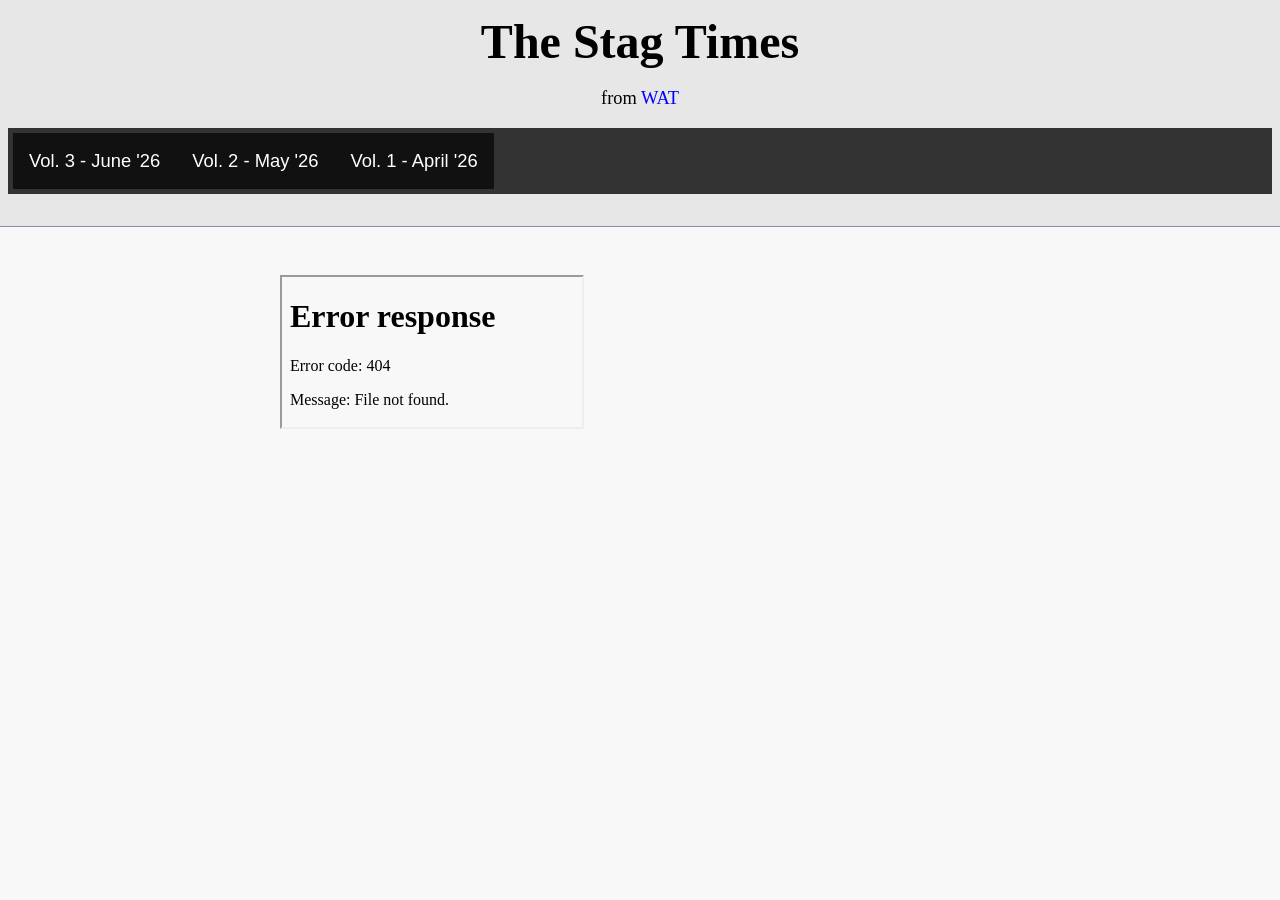
==== index.html @ af0d6511 "Update index.html" ====
<!DOCTYPE html>
<html>
<head>
    <meta charset="UTF-8">
    <meta name="viewport" content="width=device-width, initial-scale=1.0">
    <title>The Stag Times</title>
    <link rel="icon" type="image/x-icon" href="favicon.ico">
    <link rel="stylesheet" href="styles.css">
</head>

<body>
    <header>
        <h1>The Stag Times</h1>
        <p>from <span style="color:blue;">WAT</span></p>

        <ul>
            <li class="current" data-pdf="PDFS/2026-june.pdf">Vol. 3 - June '26</li>
            <li data-pdf="PDFS/2026-may.pdf">Vol. 2 - May '26</li>
            <li data-pdf="PDFS/2026-april.pdf">Vol. 1 - April '26</li>
        </ul>
    </header>

    <main>
        <div class="pdf-container">
            <iframe
                id="pdf-viewer"
                src="PDFS/2026-july.pdf#view=fitH"
                title="The Stag Times PDF viewer">
            </iframe>
        </div>
    </main>

    <script>
        const pdfViewer = document.getElementById("pdf-viewer");
        const pdfLinks = document.querySelectorAll("header ul li");

        pdfLinks.forEach((item) => {
            item.addEventListener("click", () => {
                pdfLinks.forEach((link) => link.classList.remove("current"));
                item.classList.add("current");

                const pdfFile = item.dataset.pdf;
                pdfViewer.src = pdfFile + "#view=fitH";
            });
        });
    </script>
</body>
</html>
---- styles.css ----
/* Global variables. */
:root {
  /* Set sans-serif & mono fonts */
  --sans-font: -apple-system, BlinkMacSystemFont, "Avenir Next", Avenir,
    "Nimbus Sans L", Roboto, "Noto Sans", "Segoe UI", Arial, Helvetica,
    "Helvetica Neue", sans-serif;
  --serif-font: ui-serif, Georgia, Cambria, "Times New Roman", Times, serif;
  --mono-font: Consolas, Menlo, Monaco, "Andale Mono", "Ubuntu Mono", monospace;
  --standard-border-radius: 5px;
  --border-width: 1px;

  /* Stag theme */
  --bg: #f8f8f8;
  --accent-bg: #e7e7e7;
  --text: #000000;
  --text-light: #585858;
  --border: #898EA4;
  --accent: #0d47a1;
  --accent-hover: #1266e2;
  --accent-text: var(--bg);
  --code: #d81b60;
  --preformatted: #444;
  --marked: #ffdd33;
  --disabled: #efefef;
}

/* Dark theme */
@media (prefers-color-scheme: dark) {
  :root {
    color-scheme: dark;
    --bg: #212121;
    --accent-bg: #2b2b2b;
    --text: #dcdcdc;
    --text-light: #ababab;
    --accent: #ffb300;
    --accent-hover: #ffe099;
    --accent-text: var(--bg);
    --code: #f06292;
    --preformatted: #ccc;
    --disabled: #111;
  }
  /* Add a bit of transparency so light media isn't so glaring in dark mode */
  img,
  video {
    opacity: 0.8;
  }
}

/* Reset box-sizing */
*, *::before, *::after {
  box-sizing: border-box;
}

/* Reset default appearance */
textarea,
select,
input,
progress {
  appearance: none;
  -webkit-appearance: none;
  -moz-appearance: none;
}

html {
  /* Set the font globally */
  font-family: var(--sans-font);
  scroll-behavior: smooth;
}

/* Make the body a nice central block */
body {
  color: var(--text);
  background-color: var(--bg);
  font-size: 1.15rem;
  line-height: 1.5;
  display: grid;
  grid-template-columns: 1fr min(45rem, 90%) 1fr;
  margin: 0;
}
body > * {
  grid-column: 2;
}

/* Make the header bg full width, but the content inline with body */
body > header {
  background-color: var(--accent-bg);
  border-bottom: var(--border-width) solid var(--border);
  text-align: center;
  padding: 0 0.5rem 2rem 0.5rem;
  grid-column: 1 / -1;
}

body > header > *:only-child {
  margin-block-start: 2rem;
}

body > header h1 {
  max-width: 1200px;
  margin: 1rem auto;
  font-family: var(--serif-font)
}

body > header p {
  max-width: 40rem;
  margin: 1rem auto;
  font-family: var(--serif-font)
}

body > header ul {
  list-style-type: none;
  margin: 0;
  padding: 5px;
  background-color: #333333;
  display: flex;
}

body > header ul li {
  display: block;
  color: white;
  padding: 14px 16px;
  text-decoration: none;
  cursor: pointer;
}

body > header ul li,
       header ul li.current {
  background-color: #111111;
}

/* Add a little padding to ensure spacing is correct between content and header nav */
main {
  padding-top: 1.5rem;
}

body > footer {
  margin-top: 4rem;
  padding: 2rem 1rem 1.5rem 1rem;
  color: var(--text-light);
  font-size: 0.9rem;
  text-align: center;
  border-top: var(--border-width) solid var(--border);
}

/* Format headers */
h1 {
  font-size: 3rem;
}

h2 {
  font-size: 2.6rem;
  margin-top: 3rem;
}

h3 {
  font-size: 2rem;
  margin-top: 3rem;
}

h4 {
  font-size: 1.44rem;
}

h5 {
  font-size: 1.15rem;
}

h6 {
  font-size: 0.96rem;
}

p {
  margin: 1.5rem 0;
}

/* Prevent long strings from overflowing container */
p, h1, h2, h3, h4, h5, h6 {
  overflow-wrap: break-word;
}

/* Fix line height when title wraps */
h1,
h2,
h3 {
  line-height: 1.1;
}

/* Reduce header size on mobile */
@media only screen and (max-width: 720px) {
  h1 {
    font-size: 2.5rem;
  }

  h2 {
    font-size: 2.1rem;
  }

  h3 {
    font-size: 1.75rem;
  }

  h4 {
    font-size: 1.25rem;
  }
}

/* Format links & buttons */
a,
a:visited {
  color: var(--accent);
}

a:hover {
  text-decoration: none;
}

button,
.button,
a.button, /* extra specificity to override a */
input[type="submit"],
input[type="reset"],
input[type="button"] {
  border: var(--border-width) solid var(--accent);
  background-color: var(--accent);
  color: var(--accent-text);
  padding: 0.5em;
  text-decoration: none;
  line-height: normal;
}

.button[aria-disabled="true"], 
input:disabled,
textarea:disabled,
select:disabled,
button[disabled] {
  cursor: not-allowed;
  background-color: var(--disabled);
  border-color: var(--disabled);
  color: var(--text-light);
}

input[type="range"] {
  padding: 0;
}

/* Set the cursor to '?' on an abbreviation and style the abbreviation to show that there is more information underneath */
abbr[title] {
  cursor: help;
  text-decoration-line: underline;
  text-decoration-style: dotted;
}

button:enabled:hover,
.button:not([aria-disabled="true"]):hover,
input[type="submit"]:enabled:hover,
input[type="reset"]:enabled:hover,
input[type="button"]:enabled:hover {
  background-color: var(--accent-hover);
  border-color: var(--accent-hover);
  cursor: pointer;
}

.button:focus-visible,
button:focus-visible:where(:enabled),
input:enabled:focus-visible:where(
  [type="submit"],
  [type="reset"],
  [type="button"]
) {
  outline: 2px solid var(--accent);
  outline-offset: 1px;
}

/* Format navigation */
header nav {
  font-size: 1rem;
  line-height: 2;
  padding: 1rem 0 0 0;
}

/* Use flexbox to allow items to wrap, as needed */
header nav ul,
header nav ol {
  align-content: space-around;
  align-items: center;
  display: flex;
  flex-direction: row;
  flex-wrap: wrap;
  justify-content: center;
  list-style-type: none;
  margin: 0;
  padding: 0;
}

/* List items are inline elements, make them behave more like blocks */
header nav ul li,
header nav ol li {
  display: inline-block;
}

header nav a,
header nav a:visited {
  margin: 0 0.5rem 1rem 0.5rem;
  border: var(--border-width) solid var(--border);
  border-radius: var(--standard-border-radius);
  color: var(--text);
  display: inline-block;
  padding: 0.1rem 1rem;
  text-decoration: none;
}

header nav a:hover,
header nav a.current,
header nav a[aria-current="page"],
header nav a[aria-current="true"] {
  background: var(--bg);
  border-color: var(--accent);
  color: var(--accent);
  cursor: pointer;
}

/* Reduce nav side on mobile */
@media only screen and (max-width: 720px) {
  header nav a {
    border: none;
    padding: 0;
    text-decoration: underline;
    line-height: 1;
  }

  header nav a.current {
    background: none;
  }
}

/* Consolidate box styling */
aside, details, pre, progress {
  background-color: var(--accent-bg);
  border: var(--border-width) solid var(--border);
  border-radius: var(--standard-border-radius);
  margin-bottom: 1rem;
}

aside {
  font-size: 1rem;
  width: 30%;
  padding: 0 15px;
  margin-inline-start: 15px;
  float: right;
}
*[dir="rtl"] aside {
  float: left;
}

/* Make aside full-width on mobile */
@media only screen and (max-width: 720px) {
  aside {
    width: 100%;
    float: none;
    margin-inline-start: 0;
  }
}

article, fieldset, dialog {
  border: var(--border-width) solid var(--border);
  padding: 1rem;
  border-radius: var(--standard-border-radius);
  margin-bottom: 1rem;
}

article h2:first-child,
section h2:first-child,
article h3:first-child,
section h3:first-child {
  margin-top: 1rem;
}

section {
  border-top: var(--border-width) solid var(--border);
  border-bottom: var(--border-width) solid var(--border);
  padding: 2rem 1rem;
  margin: 3rem 0;
}

/* Don't double separators when chaining sections */
section + section,
section:first-child {
  border-top: 0;
  padding-top: 0;
}

section + section {
  margin-top: 0;
}

section:last-child {
  border-bottom: 0;
  padding-bottom: 0;
}

details {
  padding: 0.7rem 1rem;
}

summary {
  cursor: pointer;
  font-weight: bold;
  padding: 0.7rem 1rem;
  margin: -0.7rem -1rem;
  word-break: break-word;
}

details[open] > summary + * {
  margin-top: 0;
}

details[open] > summary {
  margin-bottom: 0.5rem;
}

details[open] > :last-child {
  margin-bottom: 0;
}

details h2:first-of-type {
  margin-top: 0;
}

/* Format tables */
table {
  border-collapse: collapse;
  margin: 1.5rem 0;
}

figure > table {
  width: max-content;
  margin: 0;
}

td,
th {
  border: var(--border-width) solid var(--border);
  text-align: start;
  padding: 0.5rem;
}

th {
  background-color: var(--accent-bg);
  font-weight: bold;
}

tr:nth-child(even) {
  /* Set every other cell slightly darker. Improves readability. */
  background-color: var(--accent-bg);
}

table caption {
  font-weight: bold;
  margin-bottom: 0.5rem;
}

/* Format forms */
textarea,
select,
input,
button,
.button {
  font-size: inherit;
  font-family: inherit;
  padding: 0.5em;
  margin-bottom: 0.5rem;
  border-radius: var(--standard-border-radius);
  box-shadow: none;
  max-width: 100%;
  display: inline-block;
}
textarea,
select,
input {
  color: var(--text);
  background-color: var(--bg);
  border: var(--border-width) solid var(--border);
}
label {
  display: block;
}
textarea:not([cols]) {
  width: 100%;
}

/* Add arrow to drop-down */
select:not([multiple]) {
  background-image: linear-gradient(45deg, transparent 49%, var(--text) 51%),
    linear-gradient(135deg, var(--text) 51%, transparent 49%);
  background-position: calc(100% - 15px), calc(100% - 10px);
  background-size: 5px 5px, 5px 5px;
  background-repeat: no-repeat;
  padding-inline-end: 25px;
}
*[dir="rtl"] select:not([multiple]) {
  background-position: 10px, 15px;
}

/* checkbox and radio button style */
input[type="checkbox"],
input[type="radio"] {
  vertical-align: middle;
  position: relative;
  width: min-content;
}

input[type="checkbox"] + label,
input[type="radio"] + label {
  display: inline-block;
}

input[type="radio"] {
  border-radius: 100%;
}

input[type="checkbox"]:checked,
input[type="radio"]:checked {
  background-color: var(--accent);
}

input[type="checkbox"]:checked::after {
  /* Creates a rectangle with colored right and bottom borders which is rotated to look like a check mark */
  content: " ";
  width: 0.2em;
  height: 0.4em;
  border-radius: 0;
  position: absolute;
  top: 0.04em;
  left: 0.18em;
  background-color: transparent;
  border-right: solid var(--bg) 0.08em;
  border-bottom: solid var(--bg) 0.08em;
  font-size: 1.8em;
  transform: rotate(45deg);
}
input[type="radio"]:checked::after {
  /* creates a colored circle for the checked radio button  */
  content: " ";
  width: 0.3em;
  height: 0.3em;
  border-radius: 100%;
  position: absolute;
  top: 0.125em;
  background-color: var(--bg);
  left: 0.125em;
  font-size: 1.8em;
}

/* Makes input fields wider on smaller screens */
@media only screen and (max-width: 720px) {
  textarea,
  select,
  input {
    width: 100%;
  }
}

/* Set a height for color input */
input[type="color"] {
  height: 2.5rem;
  padding:  0.2rem;
}

/* do not show border around file selector button */
input[type="file"] {
  border: 0;
}

/* Misc body elements */
hr {
  border: none;
  height: var(--border-width);
  background: var(--border);
  margin: 1rem auto;
}

mark {
  padding: 2px 5px;
  border-radius: var(--standard-border-radius);
  background-color: var(--marked);
  color: black;
}

mark a {
  color: var(--accent);
}

img,
video {
  max-width: 100%;
  height: auto;
  border-radius: var(--standard-border-radius);
}

figure {
  margin: 0;
  display: block;
  overflow-x: auto;
}

figure > img,
figure > picture > img {
  display: block;
  margin-inline: auto;
}

figcaption {
  position: sticky;
  left: 0;
  text-align: center;
  font-size: 0.9rem;
  color: var(--text-light);
  margin-block: 1rem;
}

blockquote {
  margin-inline-start: 2rem;
  margin-inline-end: 0;
  margin-block: 2rem;
  padding: 0.4rem 0.8rem;
  border-inline-start: 0.35rem solid var(--accent);
  color: var(--text-light);
  font-style: italic;
}

cite {
  font-size: 0.9rem;
  color: var(--text-light);
  font-style: normal;
}

dt {
    color: var(--text-light);
}

/* Use mono font for code elements */
code,
pre,
pre span,
kbd,
samp {
  font-family: var(--mono-font);
  color: var(--code);
}

kbd {
  color: var(--preformatted);
  border: var(--border-width) solid var(--preformatted);
  border-bottom: 3px solid var(--preformatted);
  border-radius: var(--standard-border-radius);
  padding: 0.1rem 0.4rem;
}

pre {
  padding: 1rem 1.4rem;
  max-width: 100%;
  overflow: auto;
  color: var(--preformatted);
}

/* Fix embedded code within pre */
pre code {
  color: var(--preformatted);
  background: none;
  margin: 0;
  padding: 0;
}

/* Progress bars */
/* Declarations are repeated because you */
/* cannot combine vendor-specific selectors */
progress {
  width: 100%;
}

progress:indeterminate {
  background-color: var(--accent-bg);
}

progress::-webkit-progress-bar {
  border-radius: var(--standard-border-radius);
  background-color: var(--accent-bg);
}

progress::-webkit-progress-value {
  border-radius: var(--standard-border-radius);
  background-color: var(--accent);
}

progress::-moz-progress-bar {
  border-radius: var(--standard-border-radius);
  background-color: var(--accent);
  transition-property: width;
  transition-duration: 0.3s;
}

progress:indeterminate::-moz-progress-bar {
  background-color: var(--accent-bg);
}

dialog {
  background-color: var(--bg);
  max-width: 40rem;
  margin: auto;
}

dialog::backdrop {
  background-color: var(--bg);
  opacity: 0.8;
}

dialog h2:first-of-type {
  margin-top: 0;
}

@media only screen and (max-width: 720px) {
  dialog {
    max-width: calc(100vw - 2rem);
  }
}

/* Superscript & Subscript */
/* Prevent scripts from affecting line-height. */
sup, sub {
  vertical-align: baseline;
  position: relative;
}

sup {
  top: -0.4em;
}

sub { 
  top: 0.3em; 
}

/* Classes for notices */
.notice {
  background: var(--accent-bg);
  border: var(--border-width) solid var(--border);
  border-radius: var(--standard-border-radius);
  padding: 1.5rem;
  margin: 2rem 0;
}

div.notice p:first-of-type {
	margin-top: 0;
}

div.notice p:last-of-type {
	margin-bottom: 0;
}

/* Print */
@media print {
  @page {
    margin: 1cm;
  }
  body {
    display: block;
  }
  body > header {
    background-color: unset;
  }
  body > header nav,
  body > footer {
    display: none;
  }
  article {
    border: none;
    padding: 0;
  }
  a[href^="http"]::after {
    content: " <" attr(href) ">";
  }
  abbr[title]:after {
    content: " (" attr(title) ")";
  }
  a {
    text-decoration: none;
  }
  p {
    widows: 3;
    orphans: 3;
  }
  hr {
    border-top: var(--border-width) solid var(--border);
  }
  mark {
    border: var(--border-width) solid var(--border);
  }
  figure {
    break-inside: avoid;
  }
  pre code {
    white-space: pre-wrap;
  }
}

.pdf-container {
    width: min(100%, 950px);
    margin: 1.5rem auto;
    background: var(--bg);
}

.pdf-page {
    width: 100%;
    margin: 0 auto 1.5rem auto;
}

.pdf-page canvas {
    display: block;
    width: 100%;
    height: auto;
    margin: 0 auto;
    background: white;
}

header ul li {
    display: block;
    color: white;
    padding: 14px 16px;
    text-decoration: none;
    cursor: pointer;
}

header ul li:hover,
header ul li.current {
    background-color: #111111;
}

@media only screen and (max-width: 720px) {
    .pdf-container {
        width: 100%;
        padding: 0.5rem;
    }

    header ul {
        flex-wrap: wrap;
        justify-content: center;
    }

    header ul li {
        flex: 1 1 auto;
        text-align: center;
    }
}
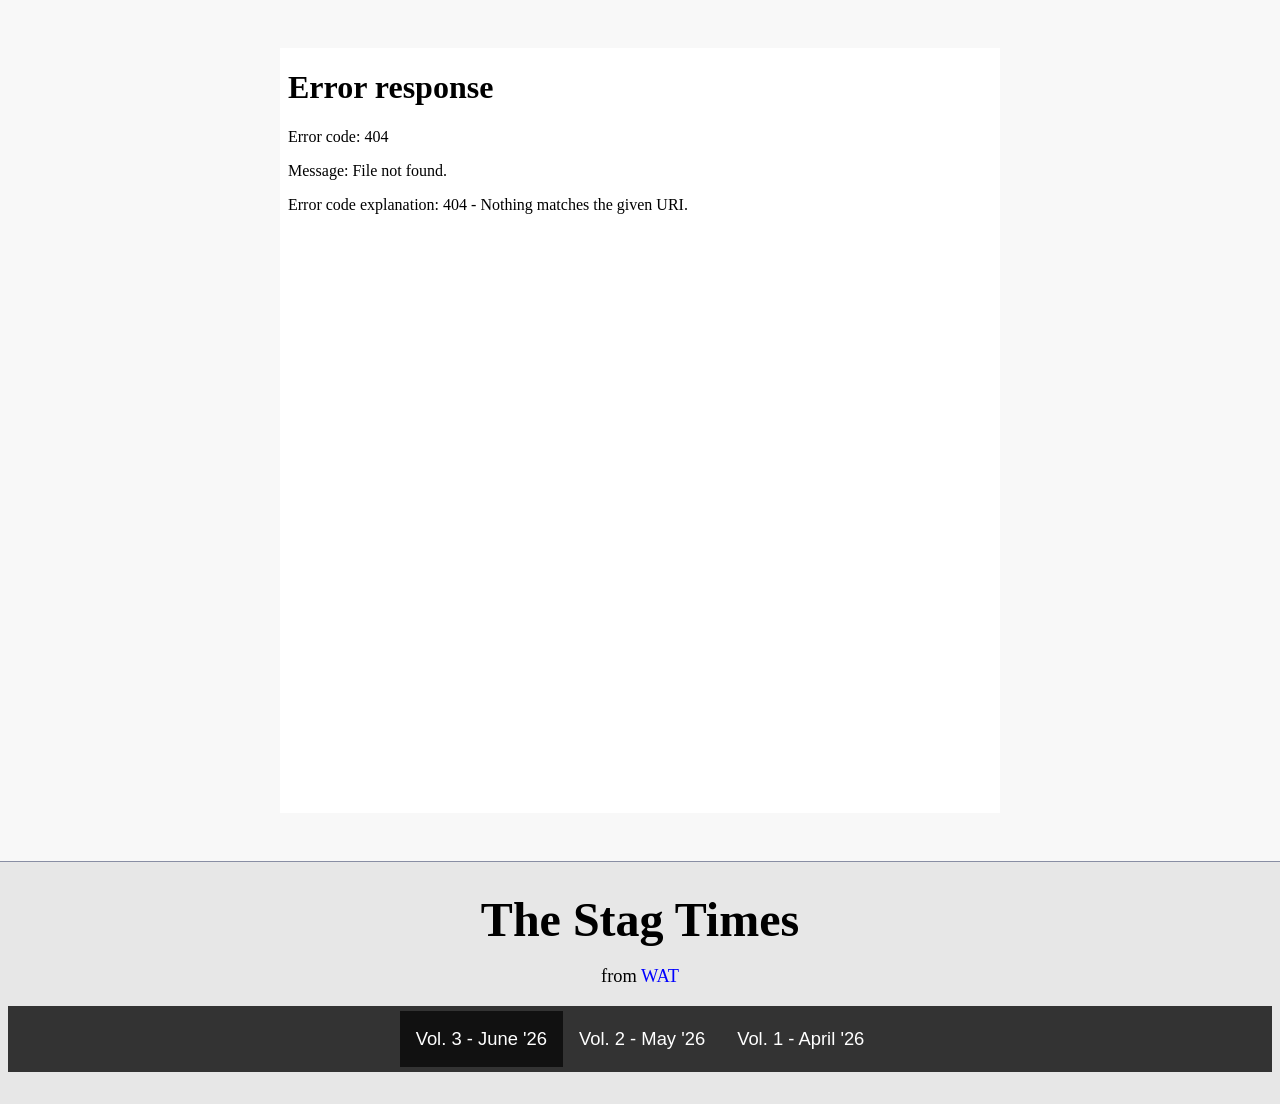
==== commit f012912c: "Update index.html" ====
--- a/index.html
+++ b/index.html
@@ -9,17 +9,6 @@
 </head>
 
 <body>
-    <header>
-        <h1>The Stag Times</h1>
-        <p>from <span style="color:blue;">WAT</span></p>
-
-        <ul>
-            <li class="current" data-pdf="PDFS/2026-june.pdf">Vol. 3 - June '26</li>
-            <li data-pdf="PDFS/2026-may.pdf">Vol. 2 - May '26</li>
-            <li data-pdf="PDFS/2026-april.pdf">Vol. 1 - April '26</li>
-        </ul>
-    </header>
-
     <main>
         <div class="pdf-container">
             <iframe
@@ -30,9 +19,20 @@
         </div>
     </main>
 
+    <footer>
+        <h1>The Stag Times</h1>
+        <p>from <span style="color:blue;">WAT</span></p>
+
+        <ul>
+            <li class="current" data-pdf="PDFS/2026-june.pdf">Vol. 3 - June '26</li>
+            <li data-pdf="PDFS/2026-may.pdf">Vol. 2 - May '26</li>
+            <li data-pdf="PDFS/2026-april.pdf">Vol. 1 - April '26</li>
+        </ul>
+    </footer>
+
     <script>
         const pdfViewer = document.getElementById("pdf-viewer");
-        const pdfLinks = document.querySelectorAll("header ul li");
+        const pdfLinks = document.querySelectorAll("footer ul li");
 
         pdfLinks.forEach((item) => {
             item.addEventListener("click", () => {
--- a/styles.css
+++ b/styles.css
@@ -76,7 +76,9 @@
   display: grid;
   grid-template-columns: 1fr min(45rem, 90%) 1fr;
   margin: 0;
-}
+  min-height: 100vh;
+}
+
 body > * {
   grid-column: 2;
 }
@@ -106,39 +108,65 @@
   font-family: var(--serif-font)
 }
 
-body > header ul {
-  list-style-type: none;
-  margin: 0;
-  padding: 5px;
-  background-color: #333333;
-  display: flex;
-}
-
-body > header ul li {
-  display: block;
-  color: white;
-  padding: 14px 16px;
-  text-decoration: none;
-  cursor: pointer;
-}
-
-body > header ul li,
-       header ul li.current {
-  background-color: #111111;
-}
-
 /* Add a little padding to ensure spacing is correct between content and header nav */
 main {
-  padding-top: 1.5rem;
+    padding-top: 1.5rem;
+    padding-bottom: 1.5rem;
 }
 
 body > footer {
-  margin-top: 4rem;
-  padding: 2rem 1rem 1.5rem 1rem;
-  color: var(--text-light);
-  font-size: 0.9rem;
-  text-align: center;
-  border-top: var(--border-width) solid var(--border);
+    background-color: var(--accent-bg);
+    border-top: var(--border-width) solid var(--border);
+    text-align: center;
+    padding: 1rem 0.5rem 2rem 0.5rem;
+    grid-column: 1 / -1;
+    margin-top: 0;
+}
+
+body > footer h1 {
+    max-width: 1200px;
+    margin: 1rem auto;
+    font-family: var(--serif-font);
+}
+
+body > footer p {
+    max-width: 40rem;
+    margin: 1rem auto;
+    font-family: var(--serif-font);
+}
+
+body > footer ul {
+    list-style-type: none;
+    margin: 0;
+    padding: 5px;
+    background-color: #333333;
+    display: flex;
+    justify-content: center;
+}
+
+body > footer ul li {
+    display: block;
+    color: white;
+    padding: 14px 16px;
+    text-decoration: none;
+    cursor: pointer;
+}
+
+body > footer ul li:hover,
+body > footer ul li.current {
+    background-color: #111111;
+}
+
+@media only screen and (max-width: 720px) {
+    footer ul {
+        flex-wrap: wrap;
+        justify-content: center;
+    }
+
+    footer ul li {
+        flex: 1 1 auto;
+        text-align: center;
+    }
 }
 
 /* Format headers */
@@ -803,21 +831,16 @@
 
 .pdf-container {
     width: min(100%, 950px);
+    height: 85vh;
     margin: 1.5rem auto;
-    background: var(--bg);
-}
-
-.pdf-page {
+    background: white;
+}
+
+.pdf-container iframe {
     width: 100%;
-    margin: 0 auto 1.5rem auto;
-}
-
-.pdf-page canvas {
+    height: 100%;
+    border: none;
     display: block;
-    width: 100%;
-    height: auto;
-    margin: 0 auto;
-    background: white;
 }
 
 header ul li {
@@ -848,4 +871,4 @@
         flex: 1 1 auto;
         text-align: center;
     }
-}+}
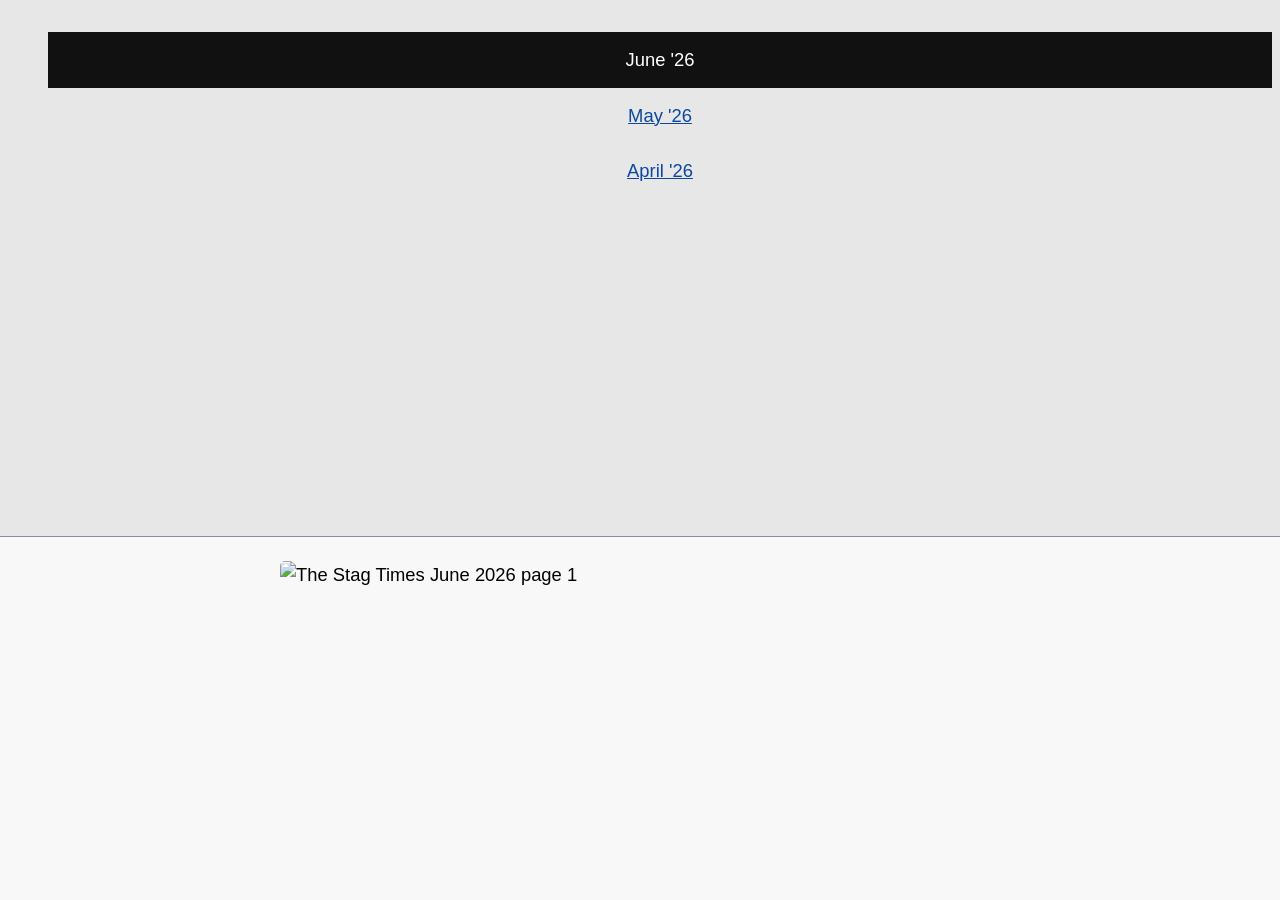
==== commit a4de9da2: "Update index.html to png image scroller" ====
--- a/index.html
+++ b/index.html
@@ -1,5 +1,5 @@
 <!DOCTYPE html>
-<html>
+<html lang="en">
 <head>
     <meta charset="UTF-8">
     <meta name="viewport" content="width=device-width, initial-scale=1.0">
@@ -9,40 +9,16 @@
 </head>
 
 <body>
-    <main>
-        <div class="pdf-container">
-            <iframe
-                id="pdf-viewer"
-                src="PDFS/2026-july.pdf#view=fitH"
-                title="The Stag Times PDF viewer">
-            </iframe>
-        </div>
+    <header>
+        <ul>
+            <li class="current">June '26</li>
+            <li><a href="2026-05.html">May '26</a></li>
+            <li><a href="2026-04.html">April '26</a></li>
+        </ul>
+    </header>
+
+    <main class="newsletter-pages">
+        <img src="newsletters/2026-06/page1.png" alt="The Stag Times June 2026 page 1">
     </main>
-
-    <footer>
-        <h1>The Stag Times</h1>
-        <p>from <span style="color:blue;">WAT</span></p>
-
-        <ul>
-            <li class="current" data-pdf="PDFS/2026-june.pdf">Vol. 3 - June '26</li>
-            <li data-pdf="PDFS/2026-may.pdf">Vol. 2 - May '26</li>
-            <li data-pdf="PDFS/2026-april.pdf">Vol. 1 - April '26</li>
-        </ul>
-    </footer>
-
-    <script>
-        const pdfViewer = document.getElementById("pdf-viewer");
-        const pdfLinks = document.querySelectorAll("footer ul li");
-
-        pdfLinks.forEach((item) => {
-            item.addEventListener("click", () => {
-                pdfLinks.forEach((link) => link.classList.remove("current"));
-                item.classList.add("current");
-
-                const pdfFile = item.dataset.pdf;
-                pdfViewer.src = pdfFile + "#view=fitH";
-            });
-        });
-    </script>
 </body>
 </html>
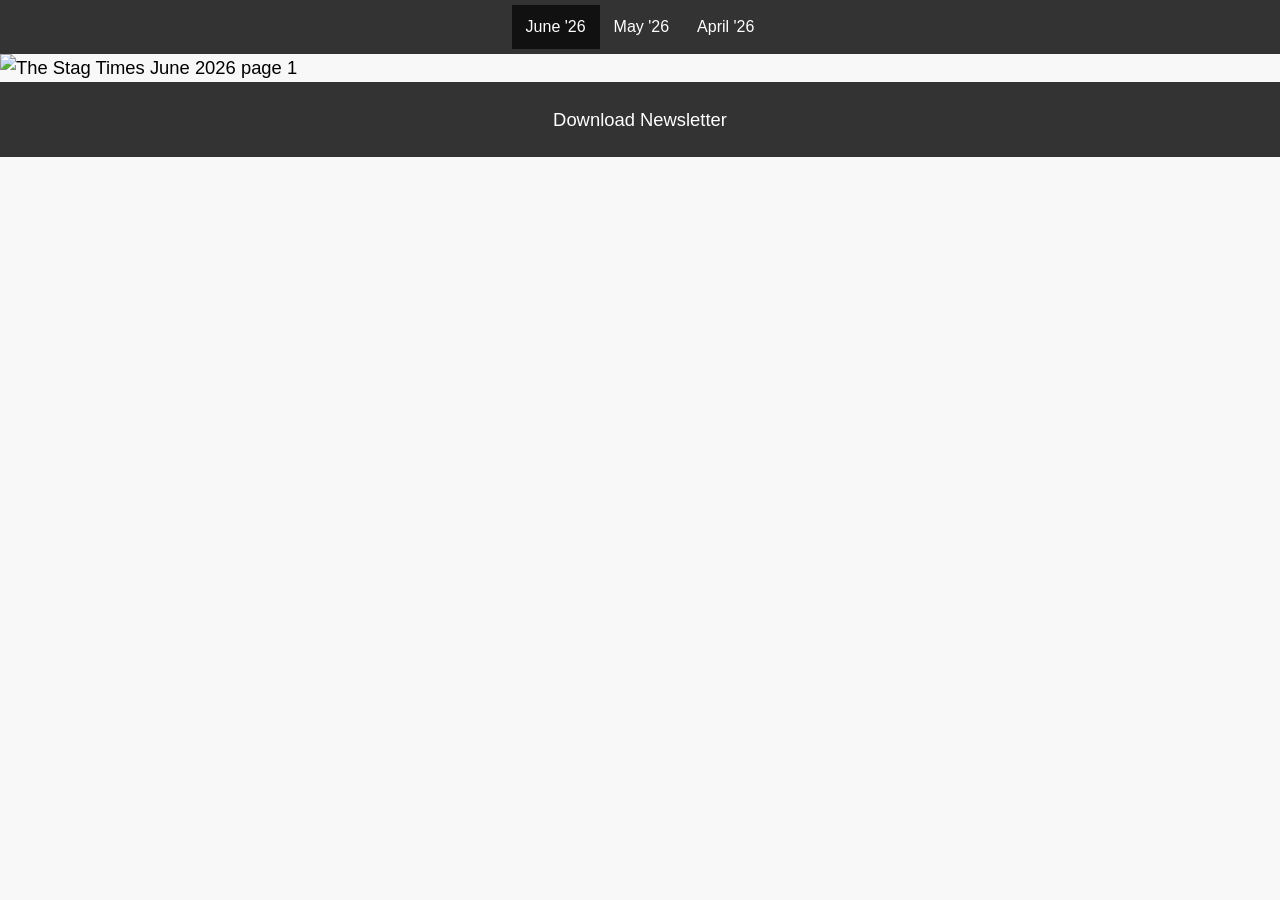
==== commit e0e771e8: "Update index.html" ====
--- a/index.html
+++ b/index.html
@@ -20,5 +20,10 @@
     <main class="newsletter-pages">
         <img src="newsletters/2026-06/page1.png" alt="The Stag Times June 2026 page 1">
     </main>
+
+    <footer class="download-footer">
+    <a href="newsletters/2026-06/Vol3_June_2026issue.pdf" download>Download Newsletter</a>
+    </footer>
+
 </body>
 </html>
--- a/styles.css
+++ b/styles.css
@@ -1,874 +1,121 @@
-/* Global variables. */
 :root {
-  /* Set sans-serif & mono fonts */
-  --sans-font: -apple-system, BlinkMacSystemFont, "Avenir Next", Avenir,
-    "Nimbus Sans L", Roboto, "Noto Sans", "Segoe UI", Arial, Helvetica,
-    "Helvetica Neue", sans-serif;
-  --serif-font: ui-serif, Georgia, Cambria, "Times New Roman", Times, serif;
-  --mono-font: Consolas, Menlo, Monaco, "Andale Mono", "Ubuntu Mono", monospace;
-  --standard-border-radius: 5px;
-  --border-width: 1px;
+    --sans-font: -apple-system, BlinkMacSystemFont, "Avenir Next", Avenir,
+        "Nimbus Sans L", Roboto, "Noto Sans", "Segoe UI", Arial, Helvetica,
+        "Helvetica Neue", sans-serif;
 
-  /* Stag theme */
-  --bg: #f8f8f8;
-  --accent-bg: #e7e7e7;
-  --text: #000000;
-  --text-light: #585858;
-  --border: #898EA4;
-  --accent: #0d47a1;
-  --accent-hover: #1266e2;
-  --accent-text: var(--bg);
-  --code: #d81b60;
-  --preformatted: #444;
-  --marked: #ffdd33;
-  --disabled: #efefef;
+    --bg: #f8f8f8;
+    --accent-bg: #e7e7e7;
+    --text: #000000;
+    --border: #898EA4;
+    --border-width: 1px;
 }
 
-/* Dark theme */
-@media (prefers-color-scheme: dark) {
-  :root {
-    color-scheme: dark;
-    --bg: #212121;
-    --accent-bg: #2b2b2b;
-    --text: #dcdcdc;
-    --text-light: #ababab;
-    --accent: #ffb300;
-    --accent-hover: #ffe099;
-    --accent-text: var(--bg);
-    --code: #f06292;
-    --preformatted: #ccc;
-    --disabled: #111;
-  }
-  /* Add a bit of transparency so light media isn't so glaring in dark mode */
-  img,
-  video {
-    opacity: 0.8;
-  }
-}
-
-/* Reset box-sizing */
 *, *::before, *::after {
-  box-sizing: border-box;
-}
-
-/* Reset default appearance */
-textarea,
-select,
-input,
-progress {
-  appearance: none;
-  -webkit-appearance: none;
-  -moz-appearance: none;
+    box-sizing: border-box;
 }
 
 html {
-  /* Set the font globally */
-  font-family: var(--sans-font);
-  scroll-behavior: smooth;
+    font-family: var(--sans-font);
+    scroll-behavior: smooth;
 }
 
-/* Make the body a nice central block */
 body {
-  color: var(--text);
-  background-color: var(--bg);
-  font-size: 1.15rem;
-  line-height: 1.5;
-  display: grid;
-  grid-template-columns: 1fr min(45rem, 90%) 1fr;
-  margin: 0;
-  min-height: 100vh;
+    color: var(--text);
+    background-color: var(--bg);
+    font-size: 1.15rem;
+    line-height: 1.5;
+    margin: 0;
+    min-height: 100vh;
 }
 
-body > * {
-  grid-column: 2;
-}
+/* Header navigation */
 
-/* Make the header bg full width, but the content inline with body */
-body > header {
-  background-color: var(--accent-bg);
-  border-bottom: var(--border-width) solid var(--border);
-  text-align: center;
-  padding: 0 0.5rem 2rem 0.5rem;
-  grid-column: 1 / -1;
-}
-
-body > header > *:only-child {
-  margin-block-start: 2rem;
-}
-
-body > header h1 {
-  max-width: 1200px;
-  margin: 1rem auto;
-  font-family: var(--serif-font)
-}
-
-body > header p {
-  max-width: 40rem;
-  margin: 1rem auto;
-  font-family: var(--serif-font)
-}
-
-/* Add a little padding to ensure spacing is correct between content and header nav */
-main {
-    padding-top: 1.5rem;
-    padding-bottom: 1.5rem;
-}
-
-body > footer {
-    background-color: var(--accent-bg);
-    border-top: var(--border-width) solid var(--border);
-    text-align: center;
-    padding: 1rem 0.5rem 2rem 0.5rem;
-    grid-column: 1 / -1;
-    margin-top: 0;
-}
-
-body > footer h1 {
-    max-width: 1200px;
-    margin: 1rem auto;
-    font-family: var(--serif-font);
-}
-
-body > footer p {
-    max-width: 40rem;
-    margin: 1rem auto;
-    font-family: var(--serif-font);
-}
-
-body > footer ul {
+body > header ul {
     list-style-type: none;
     margin: 0;
     padding: 5px;
     background-color: #333333;
     display: flex;
+    flex-direction: row;
     justify-content: center;
+    align-items: stretch;
+    flex-wrap: nowrap;
 }
 
-body > footer ul li {
+body > header ul li {
     display: block;
+    padding: 0;
+    margin: 0;
     color: white;
-    padding: 14px 16px;
-    text-decoration: none;
-    cursor: pointer;
+    background-color: #333333;
+    font-size: clamp(0.75rem, 2.5vw, 1rem);
+    text-align: center;
 }
 
-body > footer ul li:hover,
-body > footer ul li.current {
+body > header ul li.current {
+    padding: 10px 14px;
     background-color: #111111;
 }
 
+body > header ul li a,
+body > header ul li a:visited,
+body > header ul li a:hover,
+body > header ul li a:active {
+    display: block;
+    padding: 10px 14px;
+    color: white;
+    text-decoration: none;
+    background-color: inherit;
+}
+
+body > header ul li:hover,
+body > header ul li:has(a:hover) {
+    background-color: #111111;
+}
+
+/* Main newsletter images */
+
+main {
+    padding: 0;
+}
+
+.newsletter-pages {
+    width: 100%;
+    overflow-x: auto;
+}
+
+.newsletter-pages img {
+    display: block;
+    max-width: 100%;
+    width: auto;
+    height: auto;
+    margin: 0 auto;
+}
+
+/* Mobile */
+
 @media only screen and (max-width: 720px) {
-    footer ul {
-        flex-wrap: wrap;
+    body > header ul {
+        flex-wrap: nowrap;
         justify-content: center;
     }
 
-    footer ul li {
-        flex: 1 1 auto;
-        text-align: center;
+    body > header ul li {
+        flex: 1 1 0;
+        white-space: nowrap;
     }
 }
 
-/* Format headers */
-h1 {
-  font-size: 3rem;
+.download-footer {
+    text-align: center;
+    padding: 1.5rem;
+    background-color: #333333;
 }
 
-h2 {
-  font-size: 2.6rem;
-  margin-top: 3rem;
+.download-footer a,
+.download-footer a:visited,
+.download-footer a:hover,
+.download-footer a:active {
+    color: white;
+    text-decoration: none;
 }
-
-h3 {
-  font-size: 2rem;
-  margin-top: 3rem;
-}
-
-h4 {
-  font-size: 1.44rem;
-}
-
-h5 {
-  font-size: 1.15rem;
-}
-
-h6 {
-  font-size: 0.96rem;
-}
-
-p {
-  margin: 1.5rem 0;
-}
-
-/* Prevent long strings from overflowing container */
-p, h1, h2, h3, h4, h5, h6 {
-  overflow-wrap: break-word;
-}
-
-/* Fix line height when title wraps */
-h1,
-h2,
-h3 {
-  line-height: 1.1;
-}
-
-/* Reduce header size on mobile */
-@media only screen and (max-width: 720px) {
-  h1 {
-    font-size: 2.5rem;
-  }
-
-  h2 {
-    font-size: 2.1rem;
-  }
-
-  h3 {
-    font-size: 1.75rem;
-  }
-
-  h4 {
-    font-size: 1.25rem;
-  }
-}
-
-/* Format links & buttons */
-a,
-a:visited {
-  color: var(--accent);
-}
-
-a:hover {
-  text-decoration: none;
-}
-
-button,
-.button,
-a.button, /* extra specificity to override a */
-input[type="submit"],
-input[type="reset"],
-input[type="button"] {
-  border: var(--border-width) solid var(--accent);
-  background-color: var(--accent);
-  color: var(--accent-text);
-  padding: 0.5em;
-  text-decoration: none;
-  line-height: normal;
-}
-
-.button[aria-disabled="true"], 
-input:disabled,
-textarea:disabled,
-select:disabled,
-button[disabled] {
-  cursor: not-allowed;
-  background-color: var(--disabled);
-  border-color: var(--disabled);
-  color: var(--text-light);
-}
-
-input[type="range"] {
-  padding: 0;
-}
-
-/* Set the cursor to '?' on an abbreviation and style the abbreviation to show that there is more information underneath */
-abbr[title] {
-  cursor: help;
-  text-decoration-line: underline;
-  text-decoration-style: dotted;
-}
-
-button:enabled:hover,
-.button:not([aria-disabled="true"]):hover,
-input[type="submit"]:enabled:hover,
-input[type="reset"]:enabled:hover,
-input[type="button"]:enabled:hover {
-  background-color: var(--accent-hover);
-  border-color: var(--accent-hover);
-  cursor: pointer;
-}
-
-.button:focus-visible,
-button:focus-visible:where(:enabled),
-input:enabled:focus-visible:where(
-  [type="submit"],
-  [type="reset"],
-  [type="button"]
-) {
-  outline: 2px solid var(--accent);
-  outline-offset: 1px;
-}
-
-/* Format navigation */
-header nav {
-  font-size: 1rem;
-  line-height: 2;
-  padding: 1rem 0 0 0;
-}
-
-/* Use flexbox to allow items to wrap, as needed */
-header nav ul,
-header nav ol {
-  align-content: space-around;
-  align-items: center;
-  display: flex;
-  flex-direction: row;
-  flex-wrap: wrap;
-  justify-content: center;
-  list-style-type: none;
-  margin: 0;
-  padding: 0;
-}
-
-/* List items are inline elements, make them behave more like blocks */
-header nav ul li,
-header nav ol li {
-  display: inline-block;
-}
-
-header nav a,
-header nav a:visited {
-  margin: 0 0.5rem 1rem 0.5rem;
-  border: var(--border-width) solid var(--border);
-  border-radius: var(--standard-border-radius);
-  color: var(--text);
-  display: inline-block;
-  padding: 0.1rem 1rem;
-  text-decoration: none;
-}
-
-header nav a:hover,
-header nav a.current,
-header nav a[aria-current="page"],
-header nav a[aria-current="true"] {
-  background: var(--bg);
-  border-color: var(--accent);
-  color: var(--accent);
-  cursor: pointer;
-}
-
-/* Reduce nav side on mobile */
-@media only screen and (max-width: 720px) {
-  header nav a {
-    border: none;
-    padding: 0;
-    text-decoration: underline;
-    line-height: 1;
-  }
-
-  header nav a.current {
-    background: none;
-  }
-}
-
-/* Consolidate box styling */
-aside, details, pre, progress {
-  background-color: var(--accent-bg);
-  border: var(--border-width) solid var(--border);
-  border-radius: var(--standard-border-radius);
-  margin-bottom: 1rem;
-}
-
-aside {
-  font-size: 1rem;
-  width: 30%;
-  padding: 0 15px;
-  margin-inline-start: 15px;
-  float: right;
-}
-*[dir="rtl"] aside {
-  float: left;
-}
-
-/* Make aside full-width on mobile */
-@media only screen and (max-width: 720px) {
-  aside {
-    width: 100%;
-    float: none;
-    margin-inline-start: 0;
-  }
-}
-
-article, fieldset, dialog {
-  border: var(--border-width) solid var(--border);
-  padding: 1rem;
-  border-radius: var(--standard-border-radius);
-  margin-bottom: 1rem;
-}
-
-article h2:first-child,
-section h2:first-child,
-article h3:first-child,
-section h3:first-child {
-  margin-top: 1rem;
-}
-
-section {
-  border-top: var(--border-width) solid var(--border);
-  border-bottom: var(--border-width) solid var(--border);
-  padding: 2rem 1rem;
-  margin: 3rem 0;
-}
-
-/* Don't double separators when chaining sections */
-section + section,
-section:first-child {
-  border-top: 0;
-  padding-top: 0;
-}
-
-section + section {
-  margin-top: 0;
-}
-
-section:last-child {
-  border-bottom: 0;
-  padding-bottom: 0;
-}
-
-details {
-  padding: 0.7rem 1rem;
-}
-
-summary {
-  cursor: pointer;
-  font-weight: bold;
-  padding: 0.7rem 1rem;
-  margin: -0.7rem -1rem;
-  word-break: break-word;
-}
-
-details[open] > summary + * {
-  margin-top: 0;
-}
-
-details[open] > summary {
-  margin-bottom: 0.5rem;
-}
-
-details[open] > :last-child {
-  margin-bottom: 0;
-}
-
-details h2:first-of-type {
-  margin-top: 0;
-}
-
-/* Format tables */
-table {
-  border-collapse: collapse;
-  margin: 1.5rem 0;
-}
-
-figure > table {
-  width: max-content;
-  margin: 0;
-}
-
-td,
-th {
-  border: var(--border-width) solid var(--border);
-  text-align: start;
-  padding: 0.5rem;
-}
-
-th {
-  background-color: var(--accent-bg);
-  font-weight: bold;
-}
-
-tr:nth-child(even) {
-  /* Set every other cell slightly darker. Improves readability. */
-  background-color: var(--accent-bg);
-}
-
-table caption {
-  font-weight: bold;
-  margin-bottom: 0.5rem;
-}
-
-/* Format forms */
-textarea,
-select,
-input,
-button,
-.button {
-  font-size: inherit;
-  font-family: inherit;
-  padding: 0.5em;
-  margin-bottom: 0.5rem;
-  border-radius: var(--standard-border-radius);
-  box-shadow: none;
-  max-width: 100%;
-  display: inline-block;
-}
-textarea,
-select,
-input {
-  color: var(--text);
-  background-color: var(--bg);
-  border: var(--border-width) solid var(--border);
-}
-label {
-  display: block;
-}
-textarea:not([cols]) {
-  width: 100%;
-}
-
-/* Add arrow to drop-down */
-select:not([multiple]) {
-  background-image: linear-gradient(45deg, transparent 49%, var(--text) 51%),
-    linear-gradient(135deg, var(--text) 51%, transparent 49%);
-  background-position: calc(100% - 15px), calc(100% - 10px);
-  background-size: 5px 5px, 5px 5px;
-  background-repeat: no-repeat;
-  padding-inline-end: 25px;
-}
-*[dir="rtl"] select:not([multiple]) {
-  background-position: 10px, 15px;
-}
-
-/* checkbox and radio button style */
-input[type="checkbox"],
-input[type="radio"] {
-  vertical-align: middle;
-  position: relative;
-  width: min-content;
-}
-
-input[type="checkbox"] + label,
-input[type="radio"] + label {
-  display: inline-block;
-}
-
-input[type="radio"] {
-  border-radius: 100%;
-}
-
-input[type="checkbox"]:checked,
-input[type="radio"]:checked {
-  background-color: var(--accent);
-}
-
-input[type="checkbox"]:checked::after {
-  /* Creates a rectangle with colored right and bottom borders which is rotated to look like a check mark */
-  content: " ";
-  width: 0.2em;
-  height: 0.4em;
-  border-radius: 0;
-  position: absolute;
-  top: 0.04em;
-  left: 0.18em;
-  background-color: transparent;
-  border-right: solid var(--bg) 0.08em;
-  border-bottom: solid var(--bg) 0.08em;
-  font-size: 1.8em;
-  transform: rotate(45deg);
-}
-input[type="radio"]:checked::after {
-  /* creates a colored circle for the checked radio button  */
-  content: " ";
-  width: 0.3em;
-  height: 0.3em;
-  border-radius: 100%;
-  position: absolute;
-  top: 0.125em;
-  background-color: var(--bg);
-  left: 0.125em;
-  font-size: 1.8em;
-}
-
-/* Makes input fields wider on smaller screens */
-@media only screen and (max-width: 720px) {
-  textarea,
-  select,
-  input {
-    width: 100%;
-  }
-}
-
-/* Set a height for color input */
-input[type="color"] {
-  height: 2.5rem;
-  padding:  0.2rem;
-}
-
-/* do not show border around file selector button */
-input[type="file"] {
-  border: 0;
-}
-
-/* Misc body elements */
-hr {
-  border: none;
-  height: var(--border-width);
-  background: var(--border);
-  margin: 1rem auto;
-}
-
-mark {
-  padding: 2px 5px;
-  border-radius: var(--standard-border-radius);
-  background-color: var(--marked);
-  color: black;
-}
-
-mark a {
-  color: var(--accent);
-}
-
-img,
-video {
-  max-width: 100%;
-  height: auto;
-  border-radius: var(--standard-border-radius);
-}
-
-figure {
-  margin: 0;
-  display: block;
-  overflow-x: auto;
-}
-
-figure > img,
-figure > picture > img {
-  display: block;
-  margin-inline: auto;
-}
-
-figcaption {
-  position: sticky;
-  left: 0;
-  text-align: center;
-  font-size: 0.9rem;
-  color: var(--text-light);
-  margin-block: 1rem;
-}
-
-blockquote {
-  margin-inline-start: 2rem;
-  margin-inline-end: 0;
-  margin-block: 2rem;
-  padding: 0.4rem 0.8rem;
-  border-inline-start: 0.35rem solid var(--accent);
-  color: var(--text-light);
-  font-style: italic;
-}
-
-cite {
-  font-size: 0.9rem;
-  color: var(--text-light);
-  font-style: normal;
-}
-
-dt {
-    color: var(--text-light);
-}
-
-/* Use mono font for code elements */
-code,
-pre,
-pre span,
-kbd,
-samp {
-  font-family: var(--mono-font);
-  color: var(--code);
-}
-
-kbd {
-  color: var(--preformatted);
-  border: var(--border-width) solid var(--preformatted);
-  border-bottom: 3px solid var(--preformatted);
-  border-radius: var(--standard-border-radius);
-  padding: 0.1rem 0.4rem;
-}
-
-pre {
-  padding: 1rem 1.4rem;
-  max-width: 100%;
-  overflow: auto;
-  color: var(--preformatted);
-}
-
-/* Fix embedded code within pre */
-pre code {
-  color: var(--preformatted);
-  background: none;
-  margin: 0;
-  padding: 0;
-}
-
-/* Progress bars */
-/* Declarations are repeated because you */
-/* cannot combine vendor-specific selectors */
-progress {
-  width: 100%;
-}
-
-progress:indeterminate {
-  background-color: var(--accent-bg);
-}
-
-progress::-webkit-progress-bar {
-  border-radius: var(--standard-border-radius);
-  background-color: var(--accent-bg);
-}
-
-progress::-webkit-progress-value {
-  border-radius: var(--standard-border-radius);
-  background-color: var(--accent);
-}
-
-progress::-moz-progress-bar {
-  border-radius: var(--standard-border-radius);
-  background-color: var(--accent);
-  transition-property: width;
-  transition-duration: 0.3s;
-}
-
-progress:indeterminate::-moz-progress-bar {
-  background-color: var(--accent-bg);
-}
-
-dialog {
-  background-color: var(--bg);
-  max-width: 40rem;
-  margin: auto;
-}
-
-dialog::backdrop {
-  background-color: var(--bg);
-  opacity: 0.8;
-}
-
-dialog h2:first-of-type {
-  margin-top: 0;
-}
-
-@media only screen and (max-width: 720px) {
-  dialog {
-    max-width: calc(100vw - 2rem);
-  }
-}
-
-/* Superscript & Subscript */
-/* Prevent scripts from affecting line-height. */
-sup, sub {
-  vertical-align: baseline;
-  position: relative;
-}
-
-sup {
-  top: -0.4em;
-}
-
-sub { 
-  top: 0.3em; 
-}
-
-/* Classes for notices */
-.notice {
-  background: var(--accent-bg);
-  border: var(--border-width) solid var(--border);
-  border-radius: var(--standard-border-radius);
-  padding: 1.5rem;
-  margin: 2rem 0;
-}
-
-div.notice p:first-of-type {
-	margin-top: 0;
-}
-
-div.notice p:last-of-type {
-	margin-bottom: 0;
-}
-
-/* Print */
-@media print {
-  @page {
-    margin: 1cm;
-  }
-  body {
-    display: block;
-  }
-  body > header {
-    background-color: unset;
-  }
-  body > header nav,
-  body > footer {
-    display: none;
-  }
-  article {
-    border: none;
-    padding: 0;
-  }
-  a[href^="http"]::after {
-    content: " <" attr(href) ">";
-  }
-  abbr[title]:after {
-    content: " (" attr(title) ")";
-  }
-  a {
-    text-decoration: none;
-  }
-  p {
-    widows: 3;
-    orphans: 3;
-  }
-  hr {
-    border-top: var(--border-width) solid var(--border);
-  }
-  mark {
-    border: var(--border-width) solid var(--border);
-  }
-  figure {
-    break-inside: avoid;
-  }
-  pre code {
-    white-space: pre-wrap;
-  }
-}
-
-.pdf-container {
-    width: min(100%, 950px);
-    height: 85vh;
-    margin: 1.5rem auto;
-    background: white;
-}
-
-.pdf-container iframe {
-    width: 100%;
-    height: 100%;
-    border: none;
-    display: block;
-}
-
-header ul li {
-    display: block;
-    color: white;
-    padding: 14px 16px;
-    text-decoration: none;
-    cursor: pointer;
-}
-
-header ul li:hover,
-header ul li.current {
-    background-color: #111111;
-}
-
-@media only screen and (max-width: 720px) {
-    .pdf-container {
-        width: 100%;
-        padding: 0.5rem;
-    }
-
-    header ul {
-        flex-wrap: wrap;
-        justify-content: center;
-    }
-
-    header ul li {
-        flex: 1 1 auto;
-        text-align: center;
-    }
-}
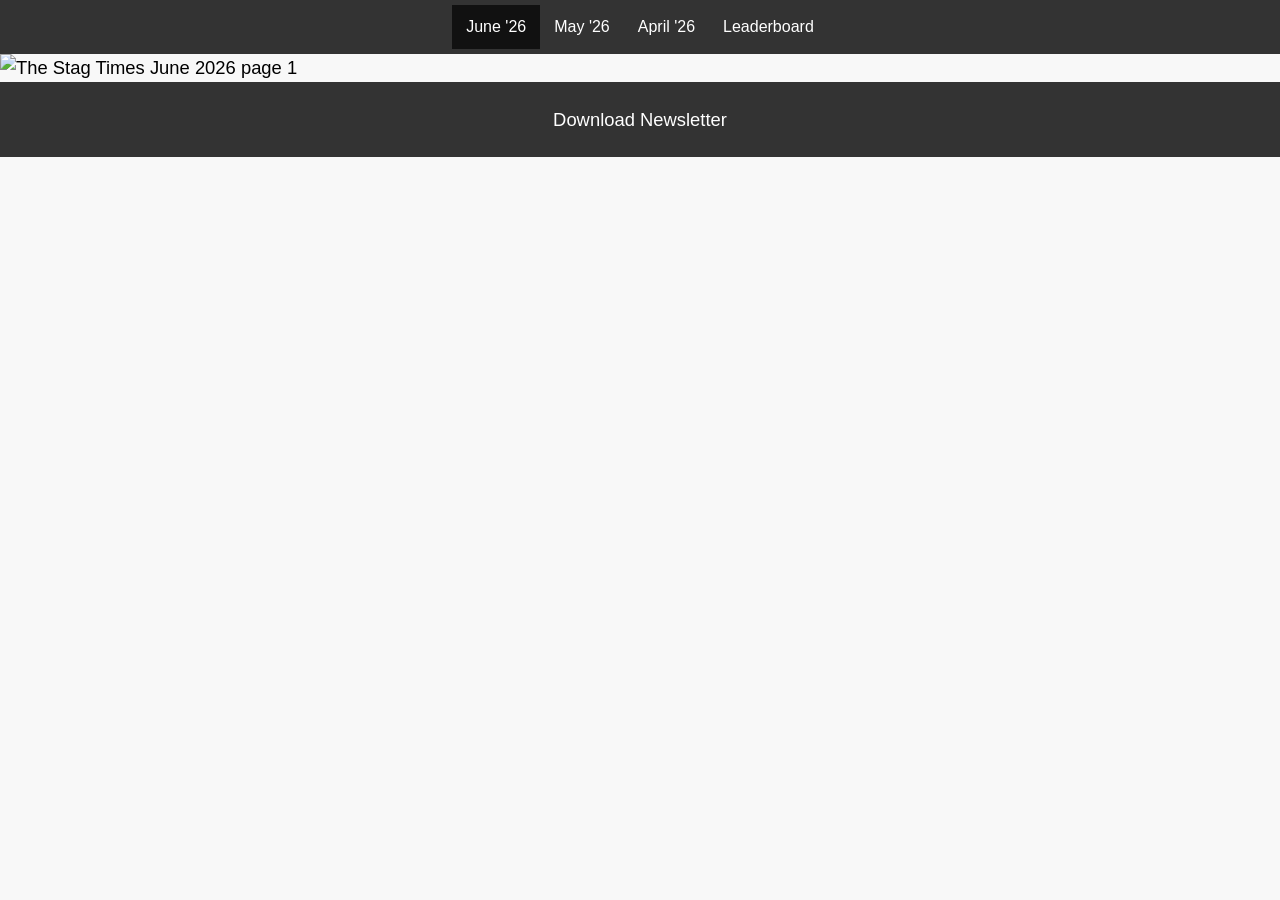
==== commit 6e2cf3ec: "Add and replace htmls" ====
--- a/index.html
+++ b/index.html
@@ -14,6 +14,7 @@
             <li class="current">June '26</li>
             <li><a href="2026-05.html">May '26</a></li>
             <li><a href="2026-04.html">April '26</a></li>
+            <li><a href="race.html">Leaderboard</a></li>
         </ul>
     </header>
 
@@ -26,4 +27,4 @@
     </footer>
 
 </body>
-</html>
+</html>
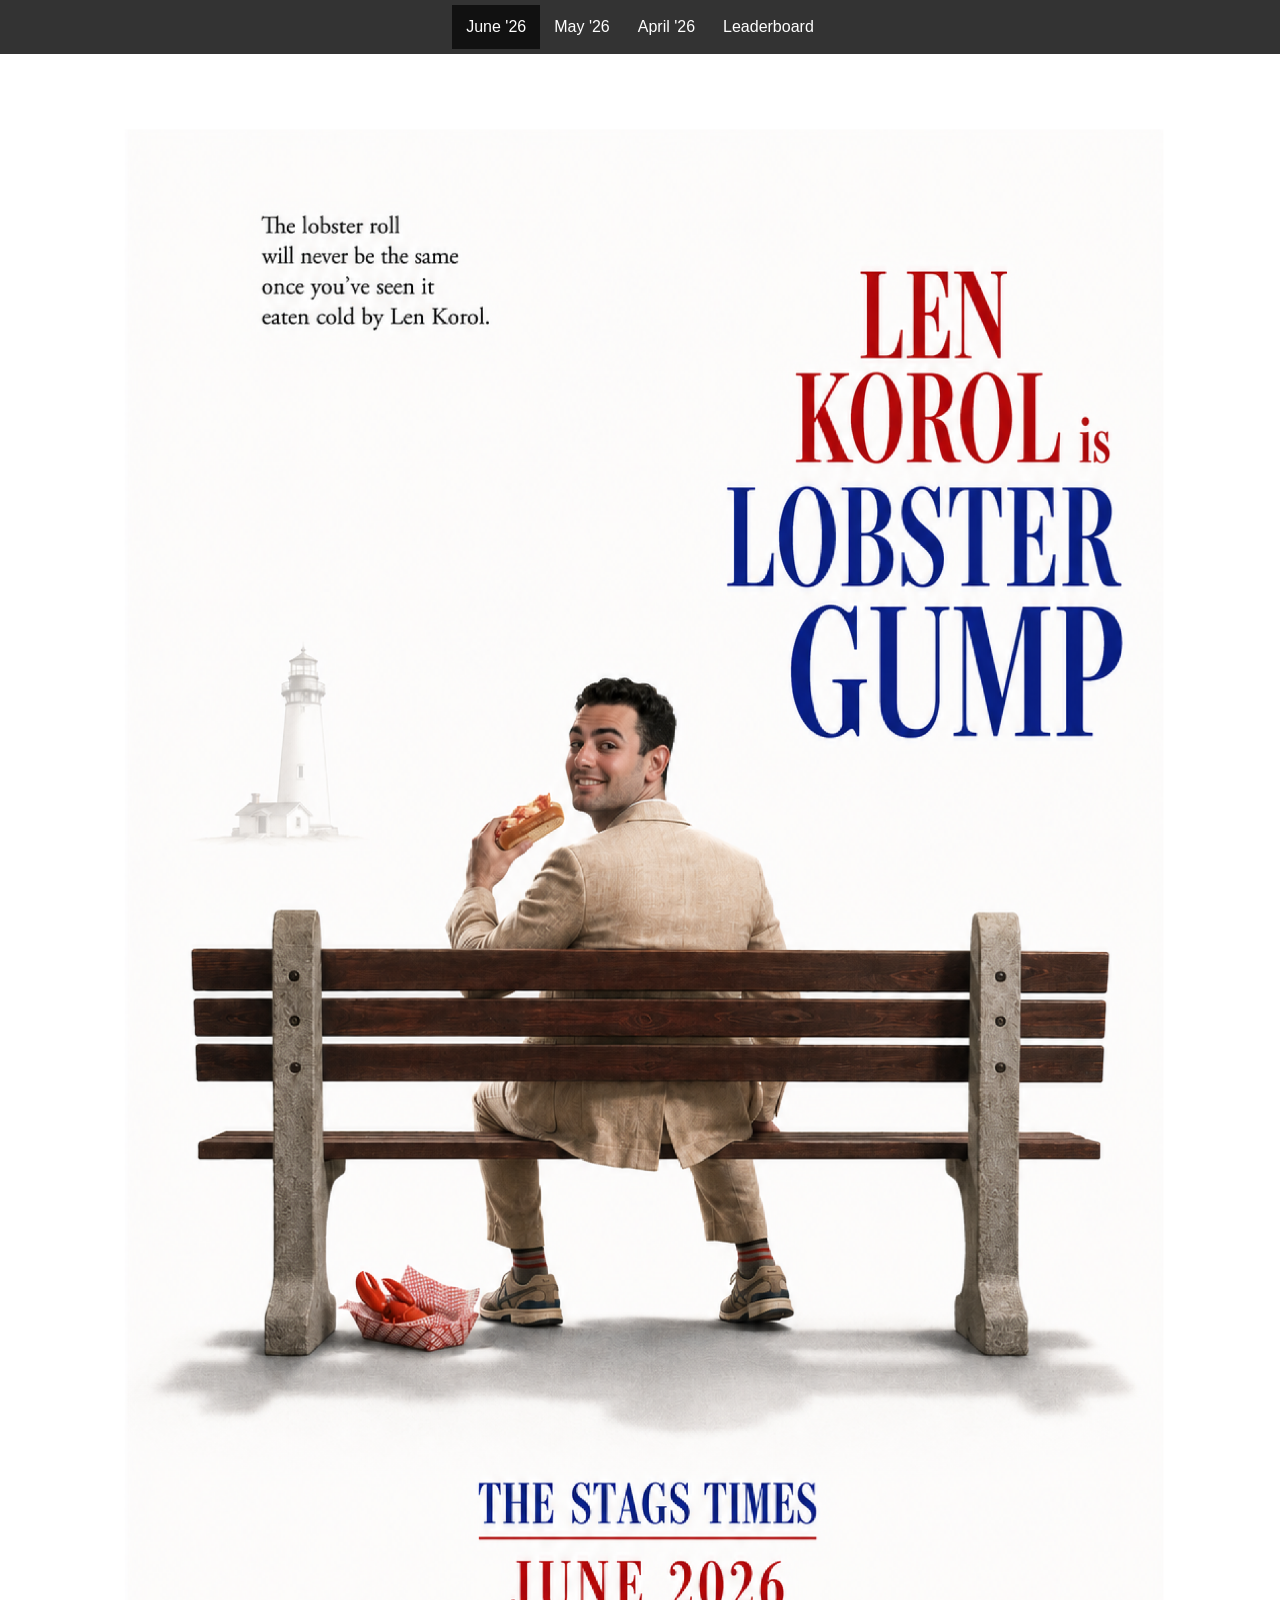
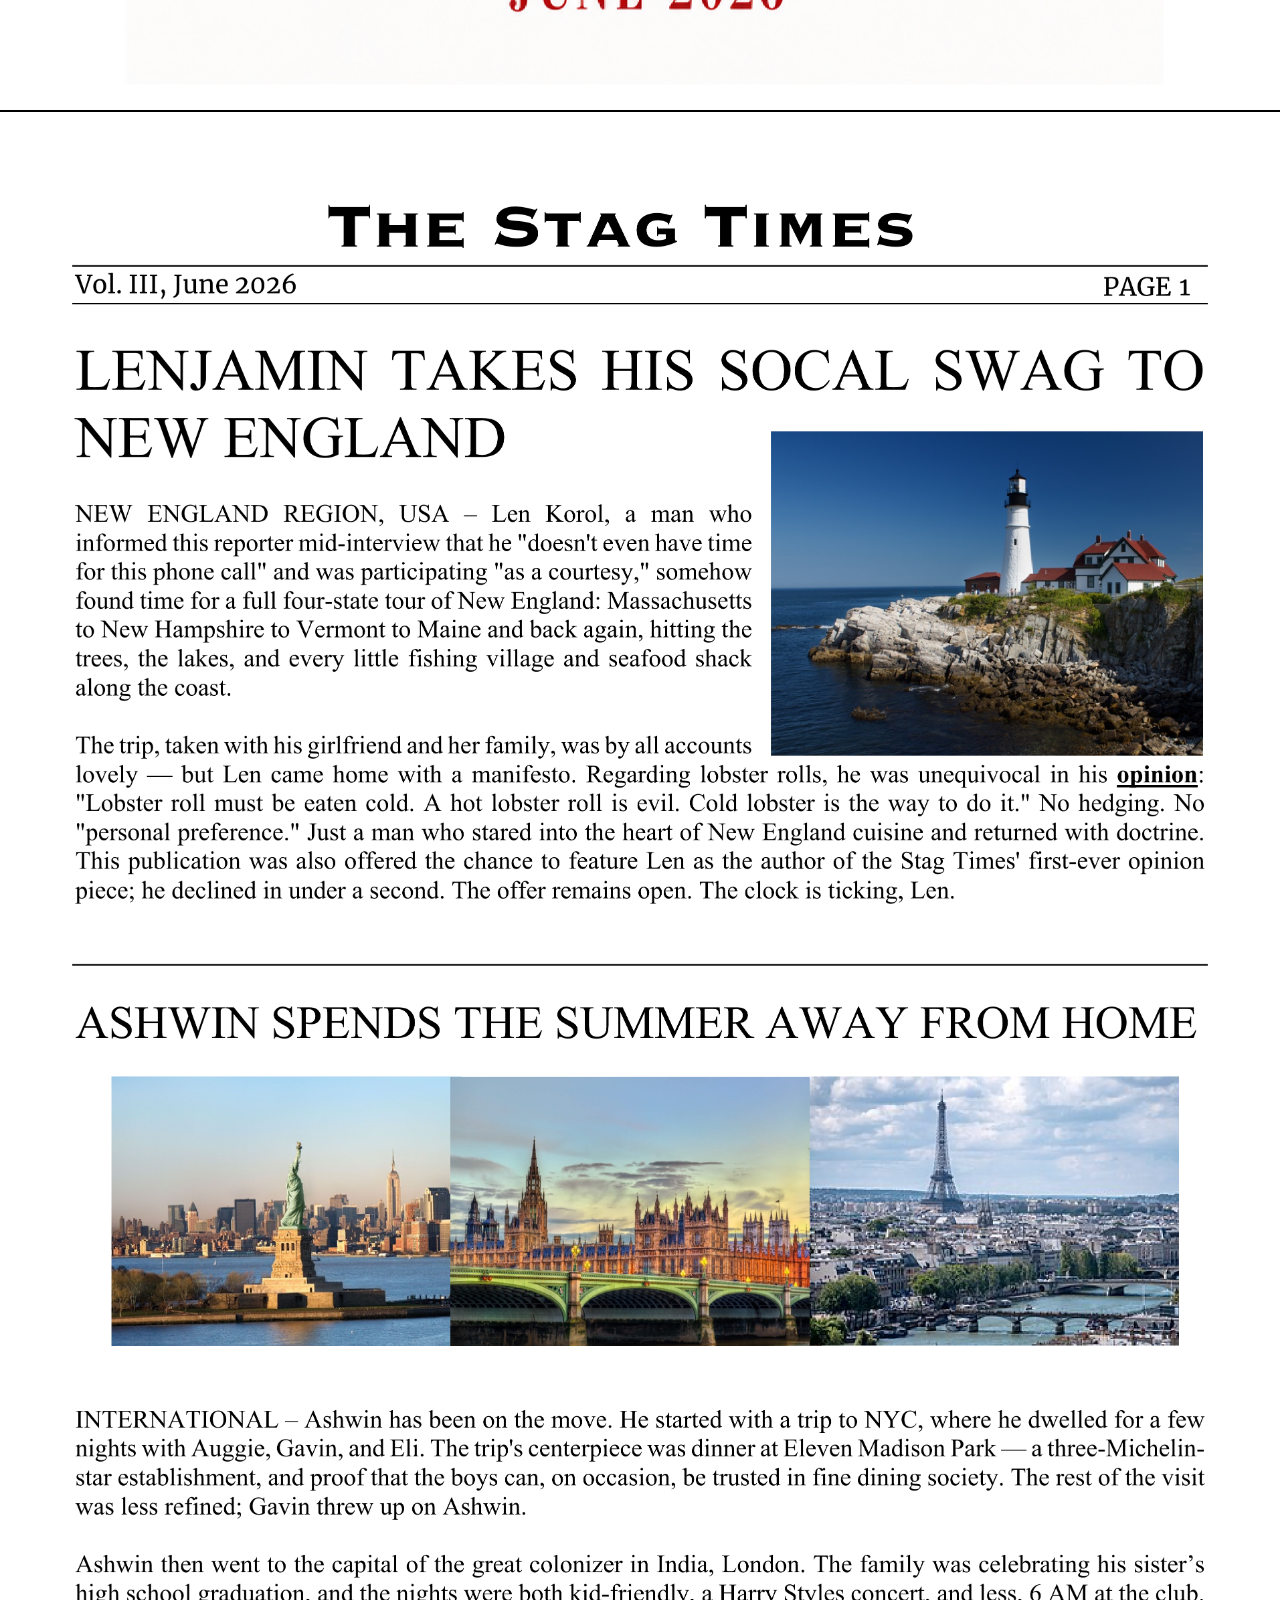
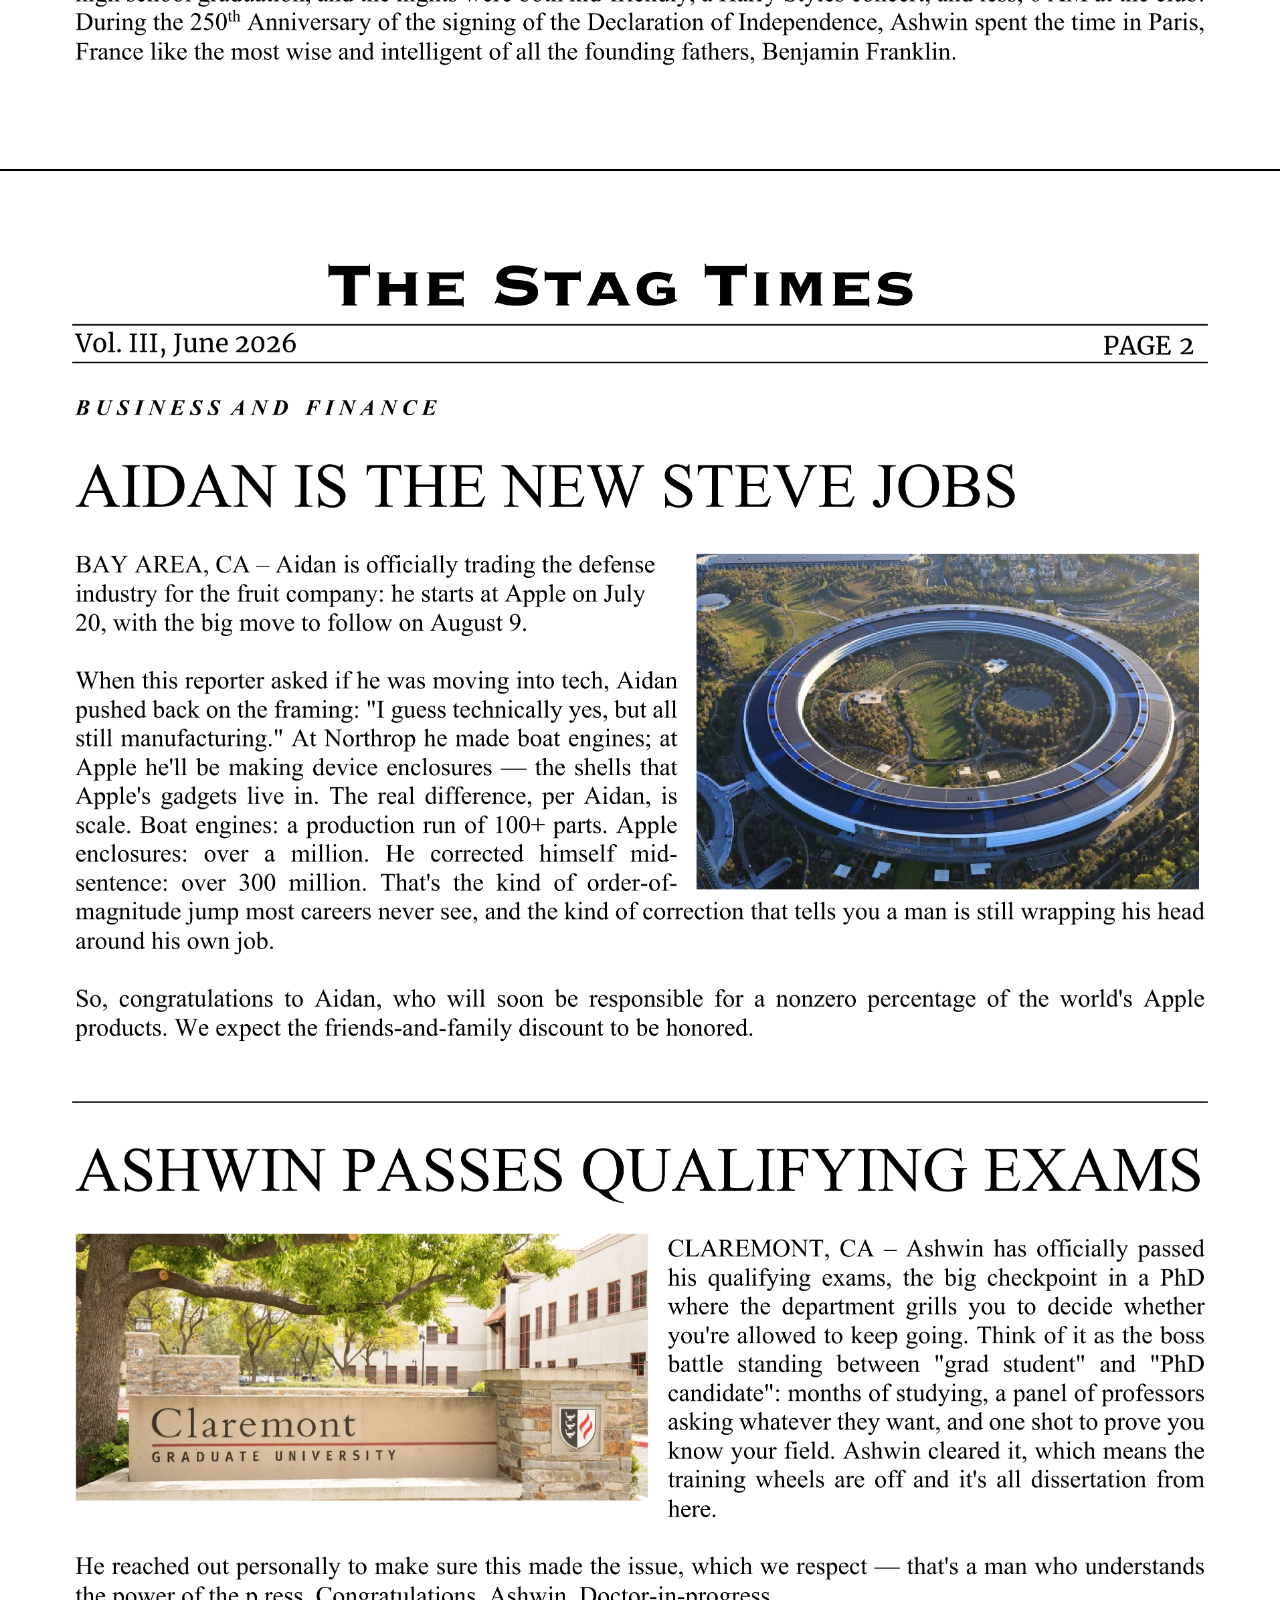
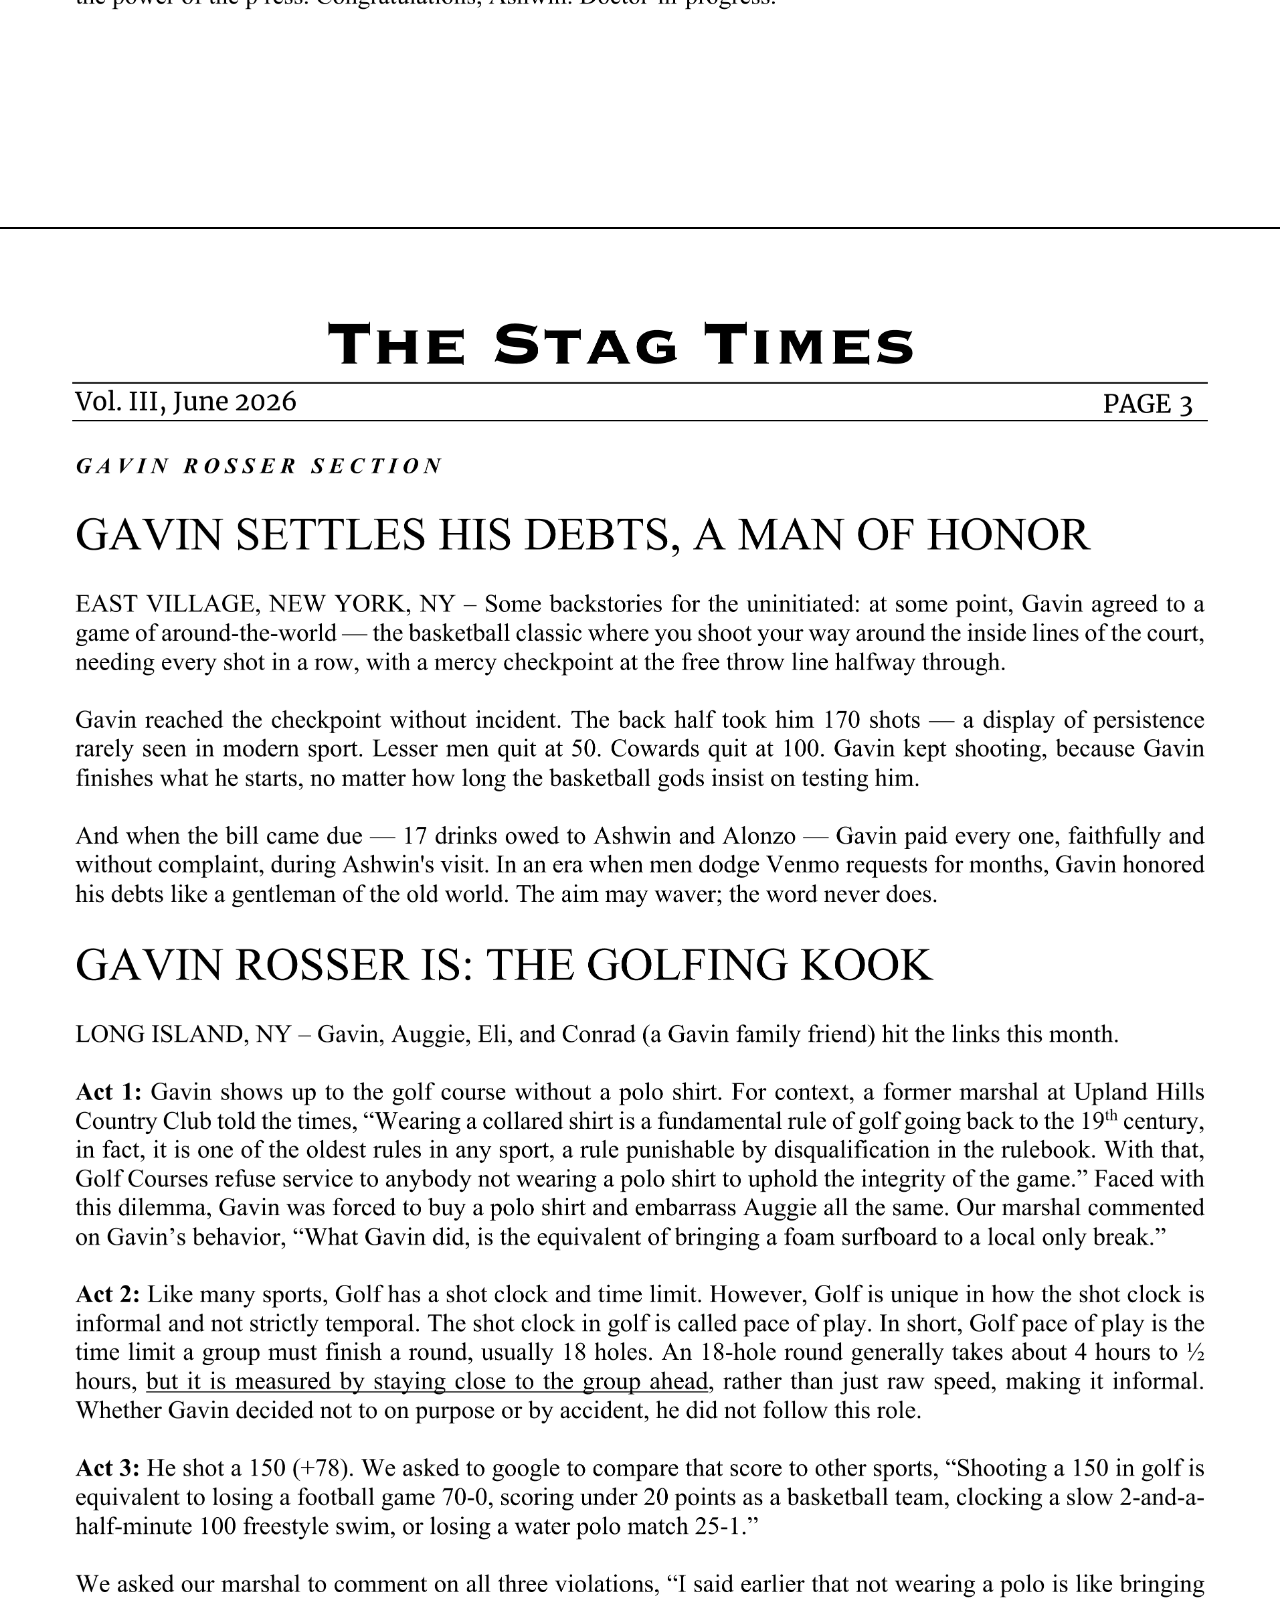
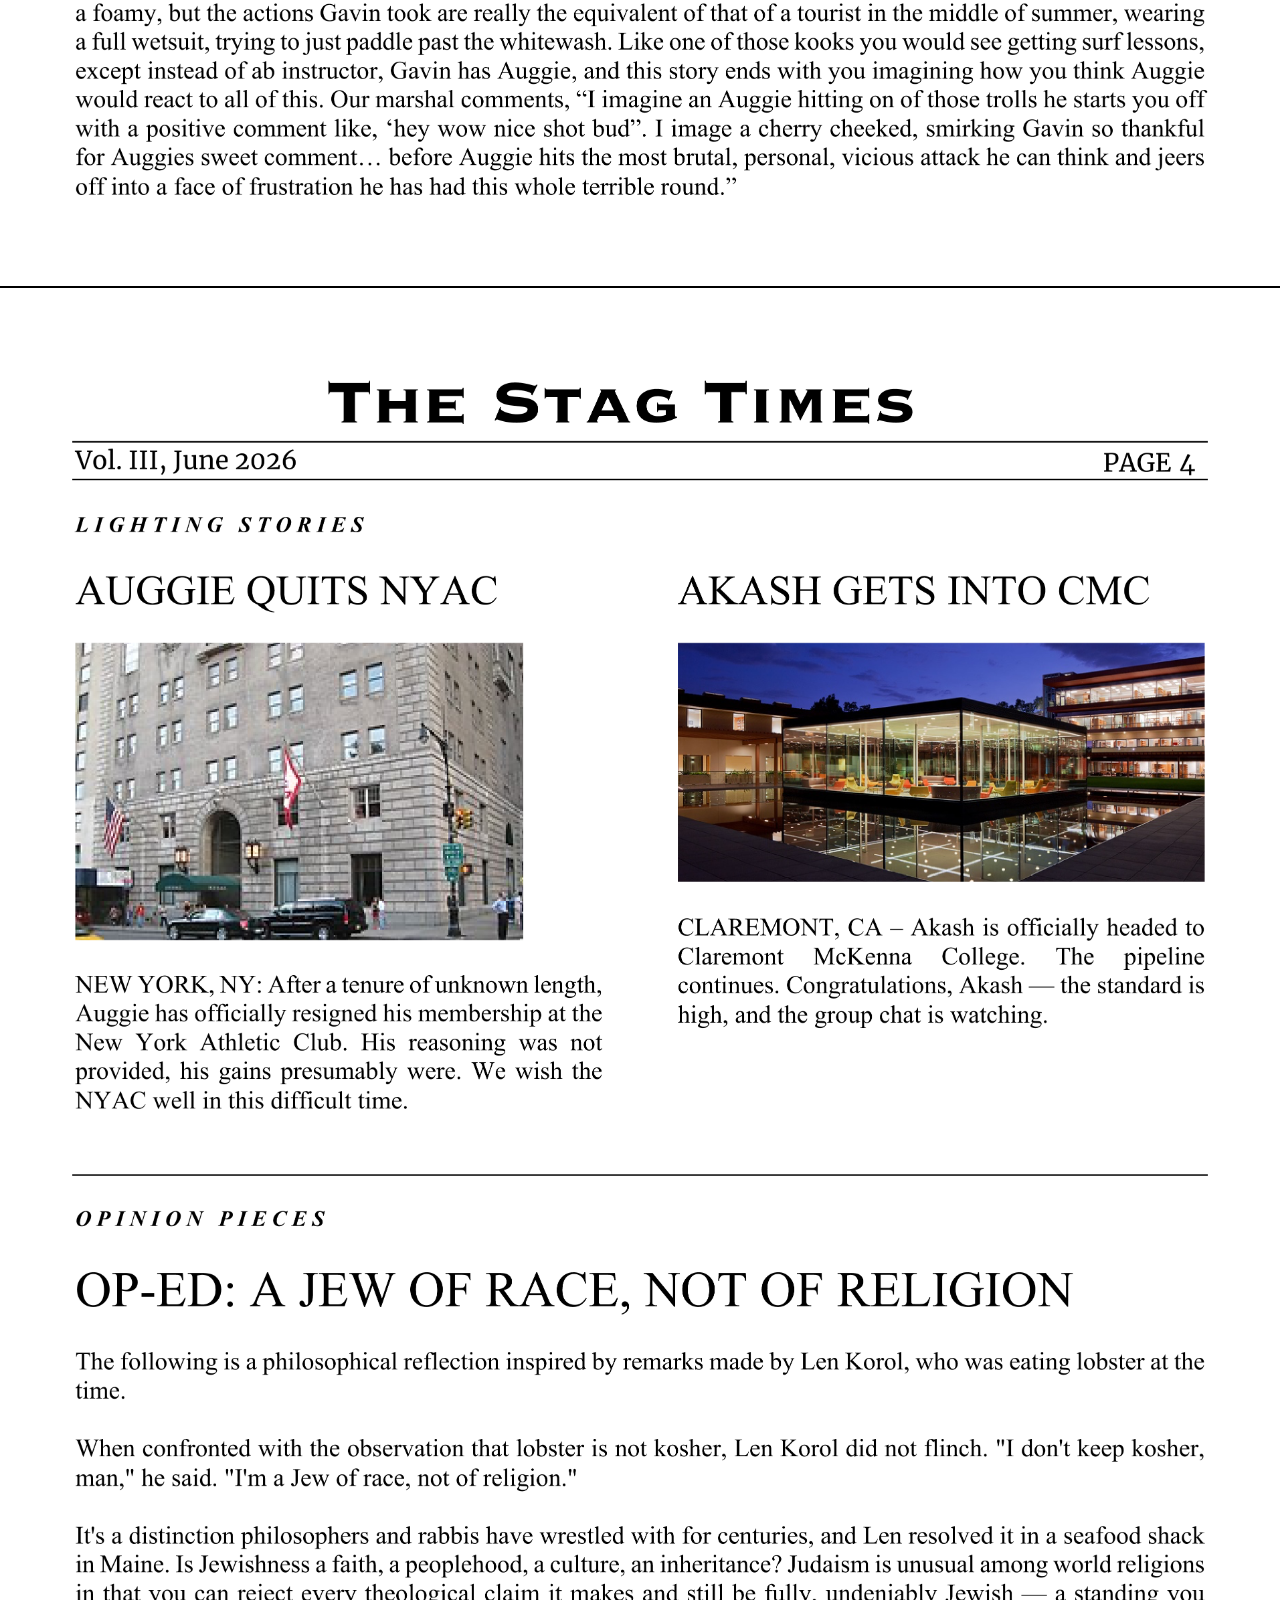
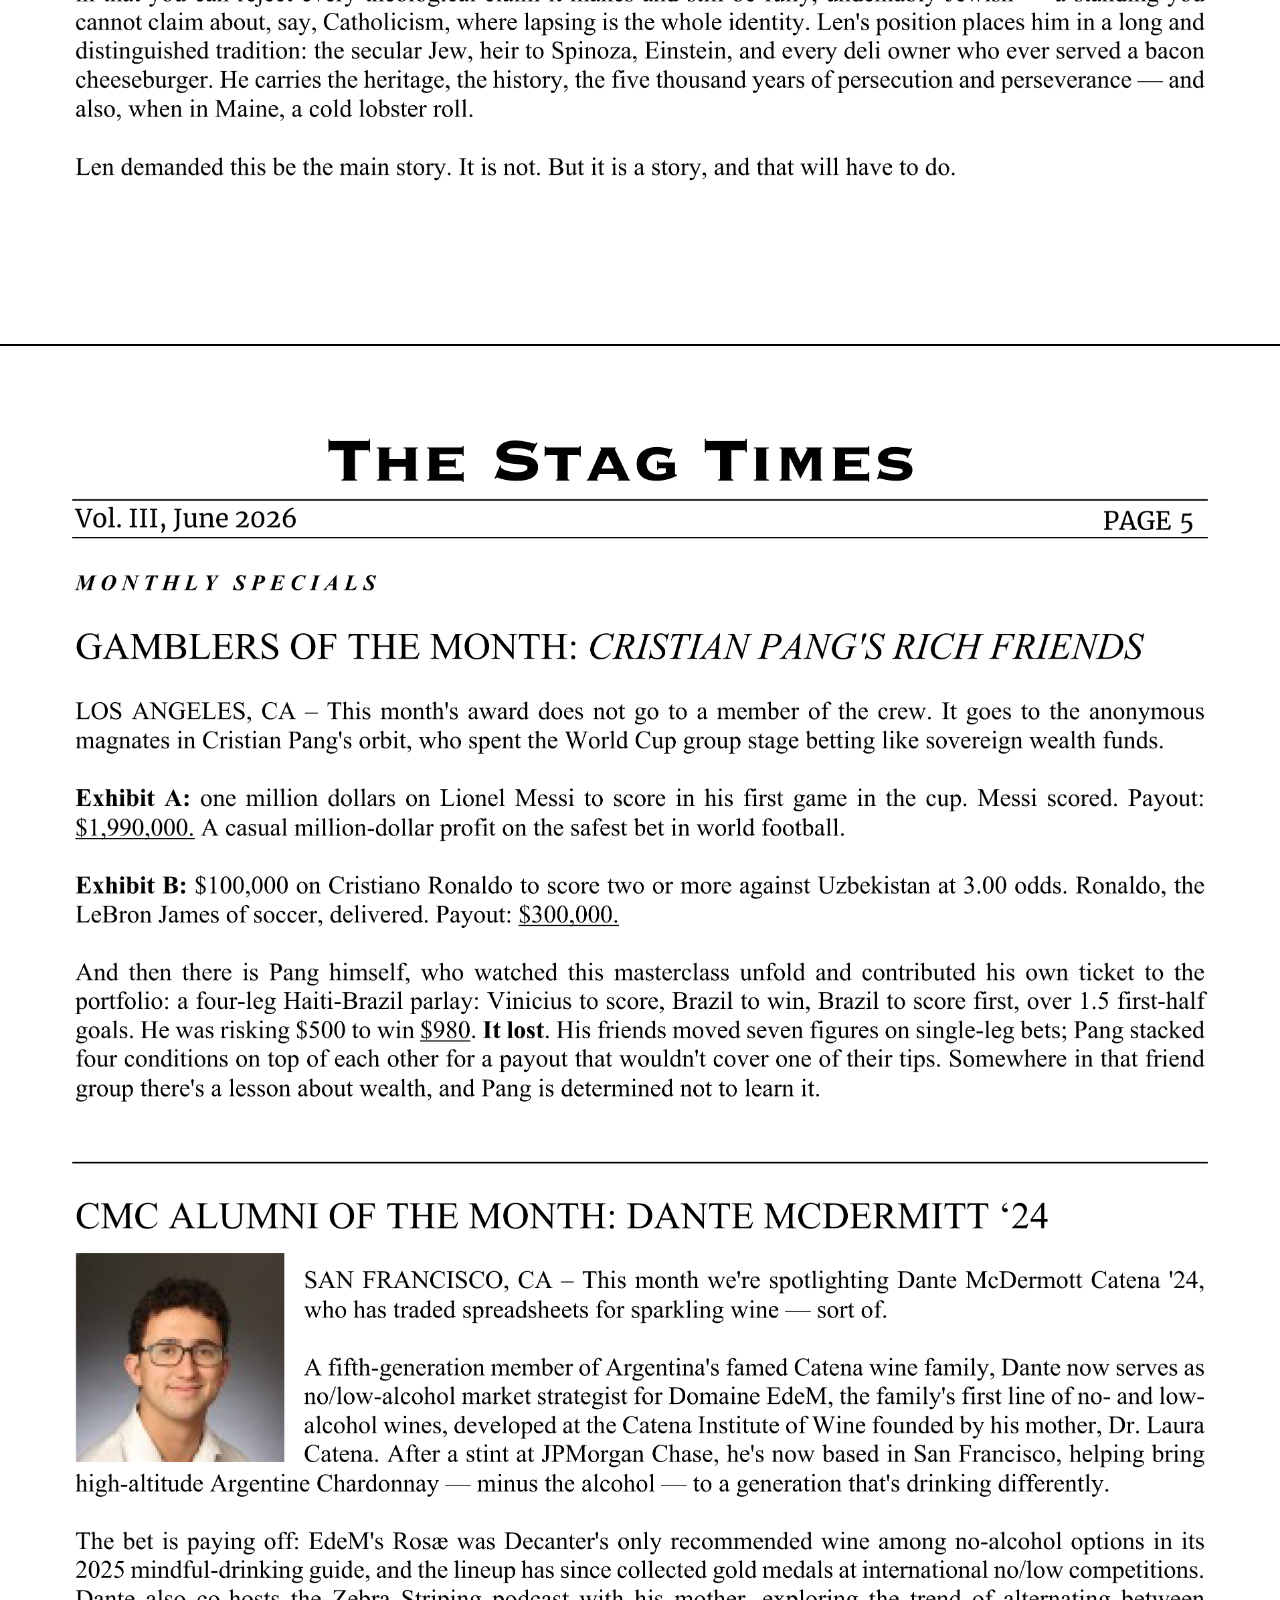
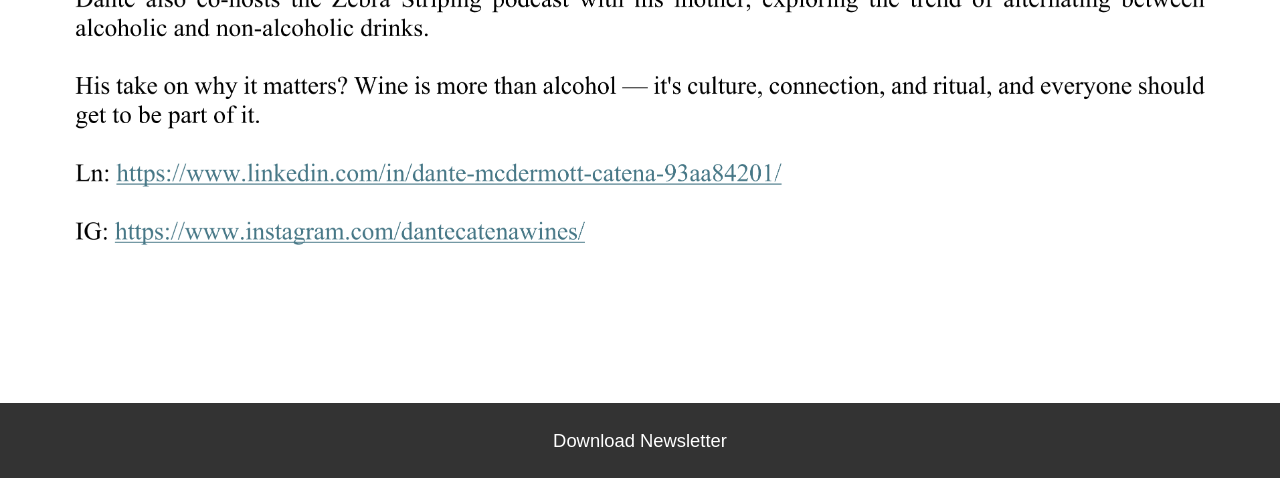
==== commit cef3664d: "Update index.html and styles.css for June edition" ====
--- a/index.html
+++ b/index.html
@@ -20,6 +20,11 @@
 
     <main class="newsletter-pages">
         <img src="newsletters/2026-06/page1.png" alt="The Stag Times June 2026 page 1">
+        <img src="newsletters/2026-06/page2.png" alt="The Stag Times June 2026 page 2">
+        <img src="newsletters/2026-06/page3.png" alt="The Stag Times June 2026 page 3">
+        <img src="newsletters/2026-06/page4.png" alt="The Stag Times June 2026 page 4">
+        <img src="newsletters/2026-06/page5.png" alt="The Stag Times June 2026 page 5">
+        <img src="newsletters/2026-06/page6.png" alt="The Stag Times June 2026 page 6">
     </main>
 
     <footer class="download-footer">
--- a/styles.css
+++ b/styles.css
@@ -92,6 +92,10 @@
     margin: 0 auto;
 }
 
+.newsletter-pages img:not(:last-child) {
+    border-bottom: 2px solid #000;
+}
+
 /* Mobile */
 
 @media only screen and (max-width: 720px) {
@@ -118,4 +122,4 @@
 .download-footer a:active {
     color: white;
     text-decoration: none;
-}
+}
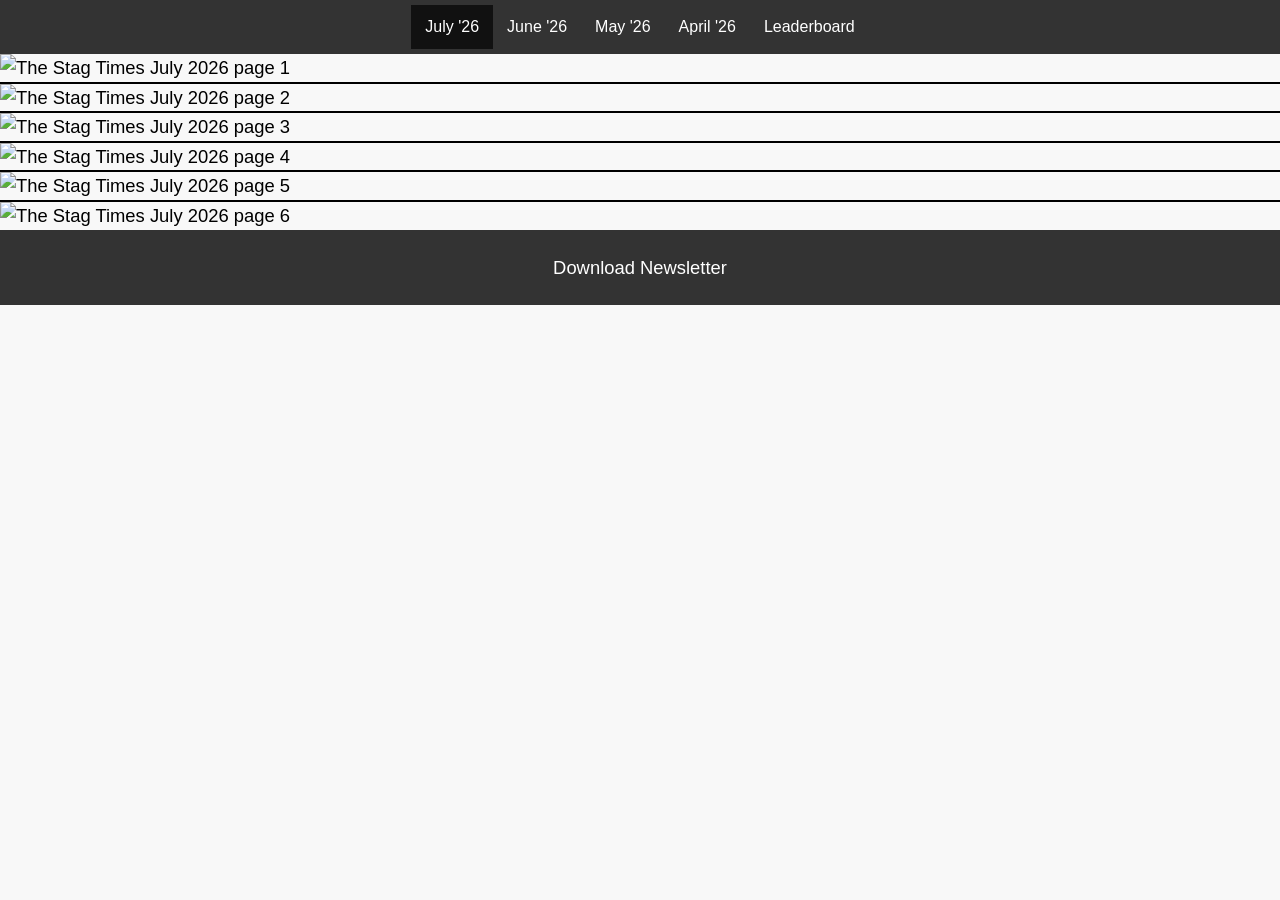
==== commit 8181414d: "Update index.html" ====
--- a/index.html
+++ b/index.html
@@ -11,25 +11,26 @@
 <body>
     <header>
         <ul>
-            <li class="current">June '26</li>
+            <li class="current">July '26</li>
+            <li><a href="2026-06.html">June '26</a></li>
             <li><a href="2026-05.html">May '26</a></li>
             <li><a href="2026-04.html">April '26</a></li>
-            <li><a href="race.html">Leaderboard</a></li>
+            <li><a href="scumboard.html">Leaderboard</a></li>
         </ul>
     </header>
 
     <main class="newsletter-pages">
-        <img src="newsletters/2026-06/page1.png" alt="The Stag Times June 2026 page 1">
-        <img src="newsletters/2026-06/page2.png" alt="The Stag Times June 2026 page 2">
-        <img src="newsletters/2026-06/page3.png" alt="The Stag Times June 2026 page 3">
-        <img src="newsletters/2026-06/page4.png" alt="The Stag Times June 2026 page 4">
-        <img src="newsletters/2026-06/page5.png" alt="The Stag Times June 2026 page 5">
-        <img src="newsletters/2026-06/page6.png" alt="The Stag Times June 2026 page 6">
+        <img src="newsletters/2026-07/page1.png" alt="The Stag Times July 2026 page 1">
+        <img src="newsletters/2026-07/page2.png" alt="The Stag Times July 2026 page 2">
+        <img src="newsletters/2026-07/page3.png" alt="The Stag Times July 2026 page 3">
+        <img src="newsletters/2026-07/page4.png" alt="The Stag Times July 2026 page 4">
+        <img src="newsletters/2026-07/page5.png" alt="The Stag Times July 2026 page 5">
+        <img src="newsletters/2026-07/page6.png" alt="The Stag Times July 2026 page 6">
     </main>
 
     <footer class="download-footer">
-    <a href="newsletters/2026-06/Vol3_June_2026issue.pdf" download>Download Newsletter</a>
+    <a href="newsletters/2026-077/Vol4_July_2026issue.pdf" download>Download Newsletter</a>
     </footer>
 
 </body>
-</html>+</html>
